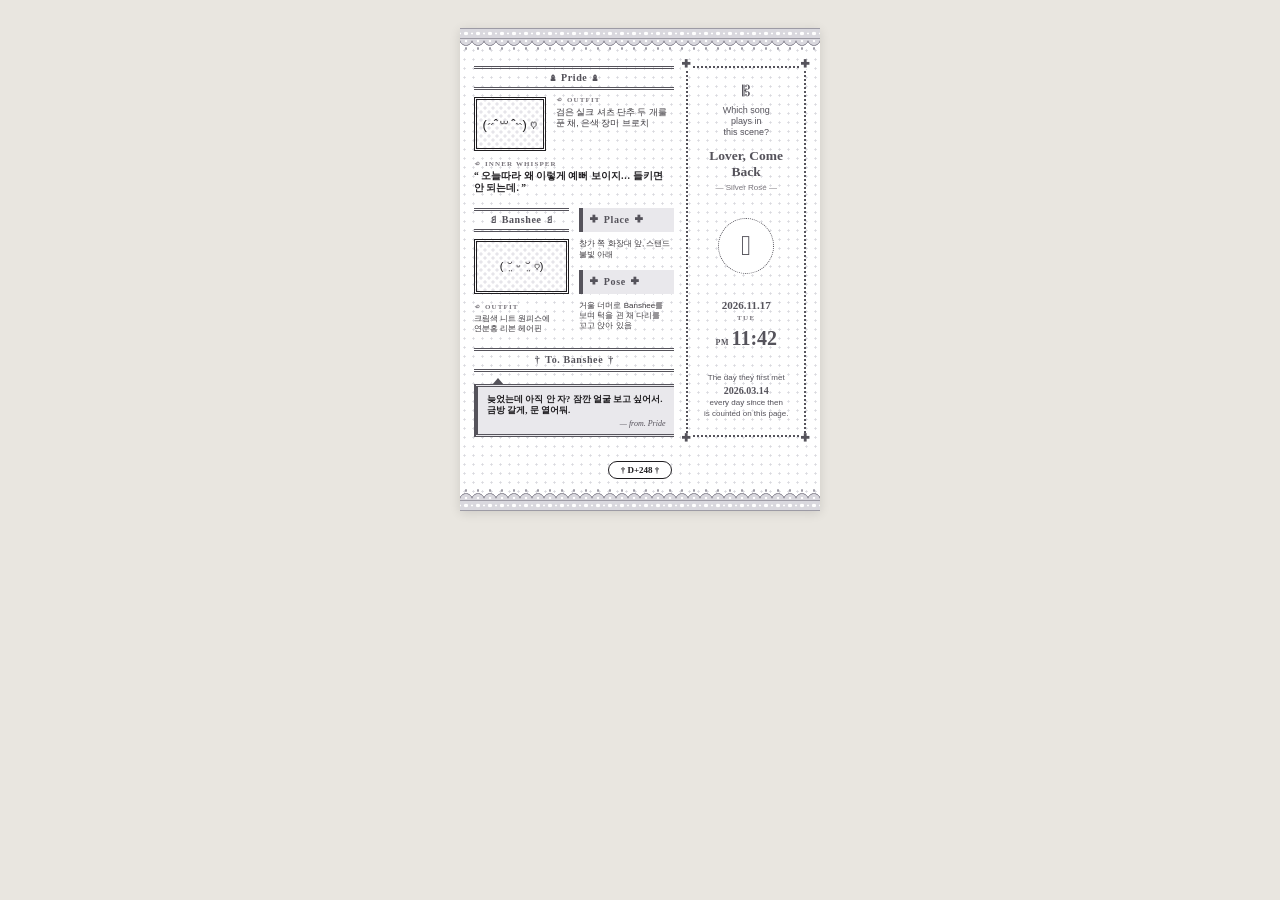
==== caveduck-widget/artbook-preview.html @ 5a1f7b1c "Artbook: much lighter frame dots, side-panel design variants Co-Authored-By: Claude Opus 5.5 <norepl" ====
<!doctype html><html lang='ko'><head><meta charset='utf-8'><meta name='viewport' content='width=device-width,initial-scale=1'><title>Artbook</title></head><body style='margin:0;padding:16px;background:#e9e6e0'><div style="max-width:360px;margin:12px auto;background:radial-gradient(circle,#d9d9de 0 .9px,transparent 1.3px) 0 0/9px 9px,#fff;color:#1f1d20;box-sizing:border-box;font-family:'Pretendard','Apple SD Gothic Neo','Noto Sans KR',sans-serif;word-break:keep-all;box-shadow:0 2px 10px rgba(0,0,0,.12);">
  <!-- 위 레이스 -->
  <div>
    <div style="height:9px;background:radial-gradient(circle,#fff 0 1.7px,transparent 2.1px) 0 0/12px 9px repeat-x,radial-gradient(circle,#fff 0 .9px,transparent 1.2px) 6px 0/12px 9px repeat-x,#d9d8de;border-top:1px solid #9d9ba5;border-bottom:1px solid #9d9ba5"></div>
    <div style="height:8px;background:radial-gradient(circle at 6px 2px,#fff 0 1.2px,transparent 1.6px) 0 0/12px 8px repeat-x,radial-gradient(circle at 6px 0,#d9d8de 0 5.6px,#9d9ba5 6px 6.7px,transparent 7.1px) 0 0/12px 8px repeat-x"></div>
    <div style="height:3px;background:radial-gradient(circle,#9d9ba5 0 1px,transparent 1.4px) 0 0/12px 3px repeat-x"></div>
  </div>
  <div style="display:flex;gap:12px;padding:16px 14px 12px">
    <div style="flex:1 1 0;min-width:0;display:flex;flex-direction:column;gap:14px">
      <!-- Pride 카드 : 카오모지 k · 옷차림 o · 속마음 i -->
      <div>
        <div style="display:flex;align-items:center;justify-content:center;gap:5px;height:18px;border-top:3px double #55535b;border-bottom:3px double #55535b;color:#55535b;font:700 10px/1 'Nanum Myeongjo','Noto Serif KR','Times New Roman',serif;letter-spacing:.06em;margin-bottom:7px"><span style="font-size:1em;line-height:1">♝</span><span>Pride</span><span style="font-size:1em;line-height:1">♝</span></div>
        <div style="display:grid;grid-template-columns:72px 1fr;gap:10px;align-items:start">
          <div style="height:54px;box-sizing:border-box;border:3px double #1f1d20;background:radial-gradient(circle,#e6e5ea 0 1.4px,transparent 1.8px) 0 0/8px 8px,radial-gradient(circle,#e6e5ea 0 1.4px,transparent 1.8px) 4px 4px/8px 8px,#fff;display:flex;align-items:center;justify-content:center;font-size:13px;line-height:1;white-space:nowrap;overflow:hidden">(˶ˆ꒳ˆ˵) ♡</div>
          <div>
            <div style="font:700 7px/1.0 'Nanum Myeongjo','Noto Serif KR','Times New Roman',serif;letter-spacing:.16em;color:#77737a;margin-bottom:3px">꩜ OUTFIT</div>
            <div style="font:8.5px/1.27 'Pretendard','Apple SD Gothic Neo','Noto Sans KR',sans-serif;color:#3a373c">검은 실크 셔츠 단추 두 개를 푼 채, 은색 장미 브로치</div>
          </div>
        </div>
        <div style="margin-top:10px">
          <div style="font:700 7px/1.0 'Nanum Myeongjo','Noto Serif KR','Times New Roman',serif;letter-spacing:.16em;color:#77737a;margin-bottom:3px">꩜ INNER WHISPER</div>
          <div style="font:800 9.5px/1.23 'Nanum Myeongjo','Noto Serif KR','Times New Roman',serif;color:#1f1d20">“ 오늘따라 왜 이렇게 예뻐 보이지… 들키면 안 되는데. ”</div>
        </div>
      </div>
      <!-- Banshee 카오모지 l · 옷차림 p / 장소 g · 자세 h -->
      <div style="display:grid;grid-template-columns:1fr 1fr;column-gap:10px;row-gap:7px">
        <div style="display:flex;align-items:flex-start">
          <div style="flex:1">
            <div style="display:flex;align-items:center;justify-content:center;gap:5px;height:18px;border-top:3px double #55535b;border-bottom:3px double #55535b;color:#55535b;font:700 10px/1 'Nanum Myeongjo','Noto Serif KR','Times New Roman',serif;letter-spacing:.06em;margin-bottom:0"><span style="font-size:1em;line-height:1">♘</span><span>Banshee</span><span style="font-size:1em;line-height:1">♘</span></div>
          </div>
        </div>
        <div style="display:flex;align-items:flex-start">
          <div style="flex:1">
            <div style="display:flex;align-items:center;gap:5px;height:24px;border-left:4px solid #55535b;background:#e9e8ec;padding-left:7px;color:#55535b;font:700 10px/1 'Nanum Myeongjo','Noto Serif KR','Times New Roman',serif;letter-spacing:.06em;margin-bottom:0"><span style="font-size:8px;line-height:1">✚</span><span>Place</span><span style="font-size:8px;line-height:1">✚</span></div>
          </div>
        </div>
        <div style="min-height:38px;height:100%;box-sizing:border-box;border:3px double #1f1d20;background:radial-gradient(circle,#e6e5ea 0 1.4px,transparent 1.8px) 0 0/8px 8px,radial-gradient(circle,#e6e5ea 0 1.4px,transparent 1.8px) 4px 4px/8px 8px,#fff;display:flex;align-items:center;justify-content:center;font-size:11px;line-height:1;white-space:nowrap;overflow:hidden">( ˘͈ ᵕ ˘͈ ♡)</div>
        <div>
          <div style="font:8px/1.27 'Pretendard','Apple SD Gothic Neo','Noto Sans KR',sans-serif;color:#3a373c">창가 쪽 화장대 앞, 스탠드 불빛 아래</div>
          <div style="margin-top:10px">
            <div style="display:flex;align-items:center;gap:5px;height:24px;border-left:4px solid #55535b;background:#e9e8ec;padding-left:7px;color:#55535b;font:700 10px/1 'Nanum Myeongjo','Noto Serif KR','Times New Roman',serif;letter-spacing:.06em;margin-bottom:0"><span style="font-size:8px;line-height:1">✚</span><span>Pose</span><span style="font-size:8px;line-height:1">✚</span></div>
          </div>
        </div>
        <div style="margin-top:3px">
          <div style="font:700 7px/1.0 'Nanum Myeongjo','Noto Serif KR','Times New Roman',serif;letter-spacing:.16em;color:#77737a;margin-bottom:3px">꩜ OUTFIT</div>
          <div style="font:8px/1.27 'Pretendard','Apple SD Gothic Neo','Noto Sans KR',sans-serif;color:#3a373c">크림색 니트 원피스에 연분홍 리본 헤어핀</div>
        </div>
        <div>
          <div style="font:8px/1.27 'Pretendard','Apple SD Gothic Neo','Noto Sans KR',sans-serif;color:#3a373c">거울 너머로 Banshee를 보며 턱을 괸 채 다리를 꼬고 앉아 있음</div>
        </div>
      </div>
      <!-- 메시지 j : 말풍선 -->
      <div>
        <div style="display:flex;align-items:center;justify-content:center;gap:5px;height:18px;border-top:3px double #55535b;border-bottom:3px double #55535b;color:#55535b;font:700 10px/1 'Nanum Myeongjo','Noto Serif KR','Times New Roman',serif;letter-spacing:.06em;margin-bottom:0"><span style="font-size:1em;line-height:1">†</span><span>To. Banshee</span><span style="font-size:1em;line-height:1">†</span></div>
        <div style="position:relative;margin-top:12px;border-left:4px solid #55535b;border-top:3px double #55535b;border-bottom:3px double #55535b;background:#e9e8ec;padding:7px 9px 6px">
          <div style="position:absolute;left:14px;top:-9px;width:0;height:0;border-left:6px solid transparent;border-right:6px solid transparent;border-bottom:7px solid #55535b"></div>
          <div style="font:800 9px/1.23 'Nanum Myeongjo','Noto Serif KR','Times New Roman',serif;color:#1f1d20">늦었는데 아직 안 자? 잠깐 얼굴 보고 싶어서. 금방 갈게, 문 열어둬.</div>
          <div style="text-align:right;font:italic 8px 'Nanum Myeongjo','Noto Serif KR','Times New Roman',serif;color:#55515a;margin-top:3px">— from. Pride</div>
        </div>
      </div>
    </div>
    <!-- 오른쪽 점선 칸 : 노래 a · 가수 b · 날짜 c · 요일 d · AM/PM e · 시각 f · 처음 만난 날 m -->
    <div style="flex:0 0 36%;position:relative;border:2px dotted #55535b;padding:16px 8px;box-sizing:border-box;display:flex;flex-direction:column;justify-content:space-between;align-items:center;text-align:center;gap:14px"><span style="position:absolute;top:-8px;left:-7px;font-size:11px;line-height:1;color:#55535b;background:#fff;padding:0 1px;font-size:9px">✚</span><span style="position:absolute;top:-8px;right:-7px;font-size:11px;line-height:1;color:#55535b;background:#fff;padding:0 1px;font-size:9px">✚</span><span style="position:absolute;bottom:-8px;left:-7px;font-size:11px;line-height:1;color:#55535b;background:#fff;padding:0 1px;font-size:9px">✚</span><span style="position:absolute;bottom:-8px;right:-7px;font-size:11px;line-height:1;color:#55535b;background:#fff;padding:0 1px;font-size:9px">✚</span>
      <div>
        <div style="font-size:14.5px;line-height:1;color:#55535b;margin-bottom:6px">𝄡</div>
        <div style="font:9px/1.25 'Pretendard','Apple SD Gothic Neo','Noto Sans KR',sans-serif;color:#55535b">Which song<br>plays in<br>this scene?</div>
        <div style="font:800 13.5px/1.14 'Nanum Myeongjo','Noto Serif KR','Times New Roman',serif;color:#55535b;margin-top:10px">Lover, Come Back</div>
        <div style="font:8px/1.22 'Pretendard','Apple SD Gothic Neo','Noto Sans KR',sans-serif;color:#77737a;margin-top:4px">— Silver Rosé —</div>
      </div>
      <!-- 십자가 엠블럼 -->
      <div style="width:56px;height:56px;margin:0 auto;border-radius:50%;border:1.5px dotted #55535b;box-sizing:border-box;background:#fff;display:flex;align-items:center;justify-content:center;font-size:28px;line-height:1;color:#55535b">𖢒</div>
      <div>
        <div style="font:800 11px/1.14 'Nanum Myeongjo','Noto Serif KR','Times New Roman',serif;color:#55535b">2026.11.17</div>
        <div style="font:700 7px/1.0 'Nanum Myeongjo','Noto Serif KR','Times New Roman',serif;letter-spacing:.2em;color:#77737a;margin-top:4px">TUE</div>
        <div style="font:800 20px/1.0 'Nanum Myeongjo','Noto Serif KR','Times New Roman',serif;color:#55535b;margin-top:6px"><span style="font-size:8px;letter-spacing:.1em;margin-right:2px">PM</span>11:42</div>
      </div>
      <div style="font:8px/1.32 'Pretendard','Apple SD Gothic Neo','Noto Sans KR',sans-serif;color:#55535b">The day they first met<br><b style="font:800 10px/1.43 'Nanum Myeongjo','Noto Serif KR','Times New Roman',serif;color:#55535b">2026.03.14</b><br>every day since then<br>is counted on this page.</div>
    </div>
  </div>
  <!-- 쪽번호 : 디데이 n -->
  <div style="text-align:center;margin-top:10px"><span style="display:inline-block;background:#fff;border:1.5px solid #1f1d20;border-radius:12px;padding:4px 12px 3px;font:800 9px/1.0 'Nanum Myeongjo','Noto Serif KR','Times New Roman',serif;color:#1f1d20">† D+248 †</span></div>
  <div style="margin-top:10px"></div>
  <!-- 아래 레이스 -->
  <div>
    <div style="height:3px;background:radial-gradient(circle,#9d9ba5 0 1px,transparent 1.4px) 0 0/12px 3px repeat-x"></div>
    <div style="height:8px;background:radial-gradient(circle at 6px 6px,#fff 0 1.2px,transparent 1.6px) 0 0/12px 8px repeat-x,radial-gradient(circle at 6px 100%,#d9d8de 0 5.6px,#9d9ba5 6px 6.7px,transparent 7.1px) 0 0/12px 8px repeat-x"></div>
    <div style="height:9px;background:radial-gradient(circle,#fff 0 1.7px,transparent 2.1px) 0 0/12px 9px repeat-x,radial-gradient(circle,#fff 0 .9px,transparent 1.2px) 6px 0/12px 9px repeat-x,#d9d8de;border-top:1px solid #9d9ba5;border-bottom:1px solid #9d9ba5"></div>
  </div>
</div>
</body></html>
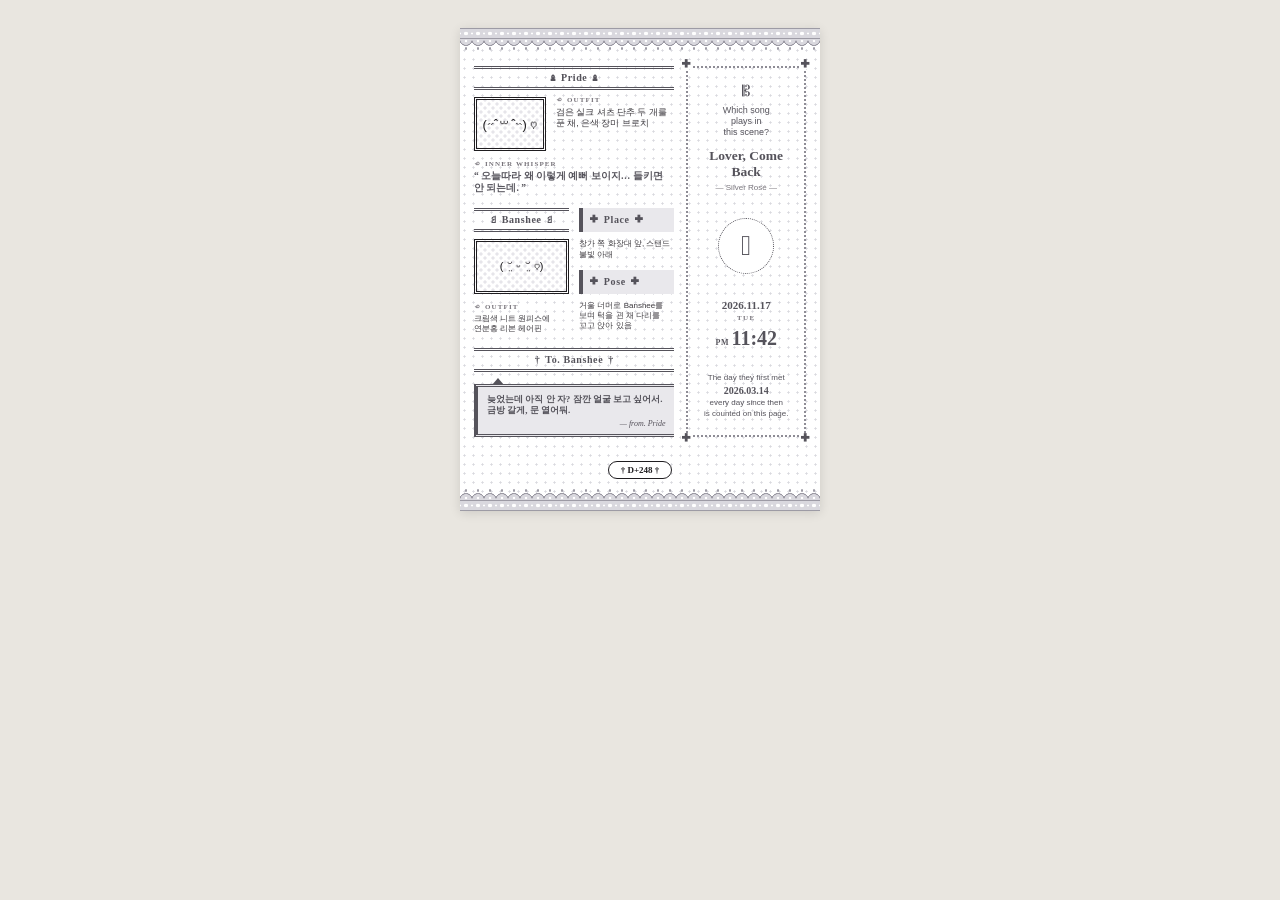
==== commit ddb98114: "Artbook: lighter side dotted border, gray inner/message text Co-Authored-By: Claude Opus 5.5 <norepl" ====
--- a/caveduck-widget/artbook-preview.html
+++ b/caveduck-widget/artbook-preview.html
@@ -19,7 +19,7 @@
         </div>
         <div style="margin-top:10px">
           <div style="font:700 7px/1.0 'Nanum Myeongjo','Noto Serif KR','Times New Roman',serif;letter-spacing:.16em;color:#77737a;margin-bottom:3px">꩜ INNER WHISPER</div>
-          <div style="font:800 9.5px/1.23 'Nanum Myeongjo','Noto Serif KR','Times New Roman',serif;color:#1f1d20">“ 오늘따라 왜 이렇게 예뻐 보이지… 들키면 안 되는데. ”</div>
+          <div style="font:800 9.5px/1.23 'Nanum Myeongjo','Noto Serif KR','Times New Roman',serif;color:#55535b">“ 오늘따라 왜 이렇게 예뻐 보이지… 들키면 안 되는데. ”</div>
         </div>
       </div>
       <!-- Banshee 카오모지 l · 옷차림 p / 장소 g · 자세 h -->
@@ -54,13 +54,13 @@
         <div style="display:flex;align-items:center;justify-content:center;gap:5px;height:18px;border-top:3px double #55535b;border-bottom:3px double #55535b;color:#55535b;font:700 10px/1 'Nanum Myeongjo','Noto Serif KR','Times New Roman',serif;letter-spacing:.06em;margin-bottom:0"><span style="font-size:1em;line-height:1">†</span><span>To. Banshee</span><span style="font-size:1em;line-height:1">†</span></div>
         <div style="position:relative;margin-top:12px;border-left:4px solid #55535b;border-top:3px double #55535b;border-bottom:3px double #55535b;background:#e9e8ec;padding:7px 9px 6px">
           <div style="position:absolute;left:14px;top:-9px;width:0;height:0;border-left:6px solid transparent;border-right:6px solid transparent;border-bottom:7px solid #55535b"></div>
-          <div style="font:800 9px/1.23 'Nanum Myeongjo','Noto Serif KR','Times New Roman',serif;color:#1f1d20">늦었는데 아직 안 자? 잠깐 얼굴 보고 싶어서. 금방 갈게, 문 열어둬.</div>
+          <div style="font:800 9px/1.23 'Nanum Myeongjo','Noto Serif KR','Times New Roman',serif;color:#55535b">늦었는데 아직 안 자? 잠깐 얼굴 보고 싶어서. 금방 갈게, 문 열어둬.</div>
           <div style="text-align:right;font:italic 8px 'Nanum Myeongjo','Noto Serif KR','Times New Roman',serif;color:#55515a;margin-top:3px">— from. Pride</div>
         </div>
       </div>
     </div>
     <!-- 오른쪽 점선 칸 : 노래 a · 가수 b · 날짜 c · 요일 d · AM/PM e · 시각 f · 처음 만난 날 m -->
-    <div style="flex:0 0 36%;position:relative;border:2px dotted #55535b;padding:16px 8px;box-sizing:border-box;display:flex;flex-direction:column;justify-content:space-between;align-items:center;text-align:center;gap:14px"><span style="position:absolute;top:-8px;left:-7px;font-size:11px;line-height:1;color:#55535b;background:#fff;padding:0 1px;font-size:9px">✚</span><span style="position:absolute;top:-8px;right:-7px;font-size:11px;line-height:1;color:#55535b;background:#fff;padding:0 1px;font-size:9px">✚</span><span style="position:absolute;bottom:-8px;left:-7px;font-size:11px;line-height:1;color:#55535b;background:#fff;padding:0 1px;font-size:9px">✚</span><span style="position:absolute;bottom:-8px;right:-7px;font-size:11px;line-height:1;color:#55535b;background:#fff;padding:0 1px;font-size:9px">✚</span>
+    <div style="flex:0 0 36%;position:relative;border:2px dotted #8e8c95;padding:16px 8px;box-sizing:border-box;display:flex;flex-direction:column;justify-content:space-between;align-items:center;text-align:center;gap:14px"><span style="position:absolute;top:-8px;left:-7px;font-size:11px;line-height:1;color:#55535b;background:#fff;padding:0 1px;font-size:9px">✚</span><span style="position:absolute;top:-8px;right:-7px;font-size:11px;line-height:1;color:#55535b;background:#fff;padding:0 1px;font-size:9px">✚</span><span style="position:absolute;bottom:-8px;left:-7px;font-size:11px;line-height:1;color:#55535b;background:#fff;padding:0 1px;font-size:9px">✚</span><span style="position:absolute;bottom:-8px;right:-7px;font-size:11px;line-height:1;color:#55535b;background:#fff;padding:0 1px;font-size:9px">✚</span>
       <div>
         <div style="font-size:14.5px;line-height:1;color:#55535b;margin-bottom:6px">𝄡</div>
         <div style="font:9px/1.25 'Pretendard','Apple SD Gothic Neo','Noto Sans KR',sans-serif;color:#55535b">Which song<br>plays in<br>this scene?</div>
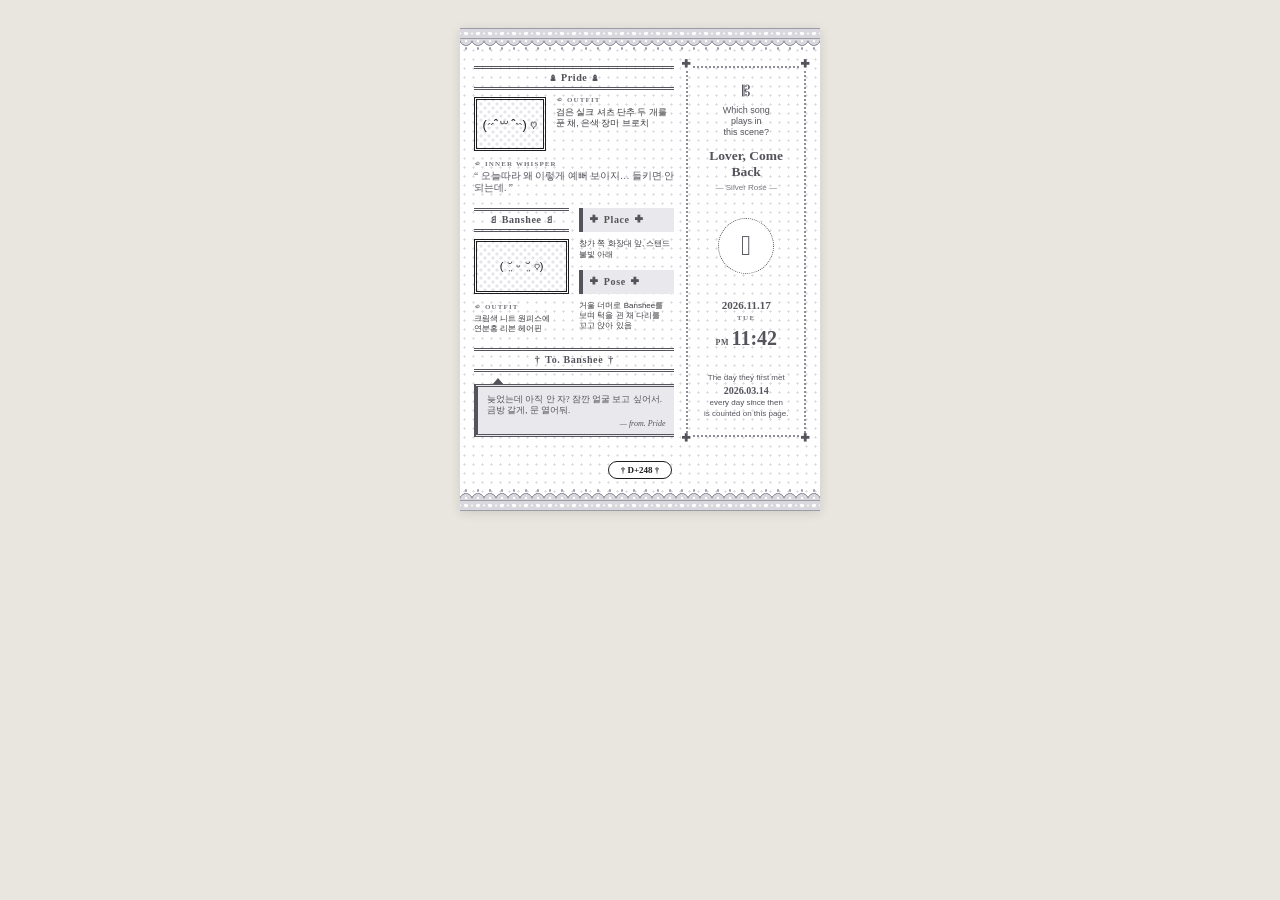
==== commit 2baf7eb2: "Artbook: regular weight for inner/message body text Co-Authored-By: Claude Opus 5.5 <noreply@anthrop" ====
--- a/caveduck-widget/artbook-preview.html
+++ b/caveduck-widget/artbook-preview.html
@@ -19,7 +19,7 @@
         </div>
         <div style="margin-top:10px">
           <div style="font:700 7px/1.0 'Nanum Myeongjo','Noto Serif KR','Times New Roman',serif;letter-spacing:.16em;color:#77737a;margin-bottom:3px">꩜ INNER WHISPER</div>
-          <div style="font:800 9.5px/1.23 'Nanum Myeongjo','Noto Serif KR','Times New Roman',serif;color:#55535b">“ 오늘따라 왜 이렇게 예뻐 보이지… 들키면 안 되는데. ”</div>
+          <div style="font:400 9.5px/1.23 'Nanum Myeongjo','Noto Serif KR','Times New Roman',serif;color:#55535b">“ 오늘따라 왜 이렇게 예뻐 보이지… 들키면 안 되는데. ”</div>
         </div>
       </div>
       <!-- Banshee 카오모지 l · 옷차림 p / 장소 g · 자세 h -->
@@ -54,7 +54,7 @@
         <div style="display:flex;align-items:center;justify-content:center;gap:5px;height:18px;border-top:3px double #55535b;border-bottom:3px double #55535b;color:#55535b;font:700 10px/1 'Nanum Myeongjo','Noto Serif KR','Times New Roman',serif;letter-spacing:.06em;margin-bottom:0"><span style="font-size:1em;line-height:1">†</span><span>To. Banshee</span><span style="font-size:1em;line-height:1">†</span></div>
         <div style="position:relative;margin-top:12px;border-left:4px solid #55535b;border-top:3px double #55535b;border-bottom:3px double #55535b;background:#e9e8ec;padding:7px 9px 6px">
           <div style="position:absolute;left:14px;top:-9px;width:0;height:0;border-left:6px solid transparent;border-right:6px solid transparent;border-bottom:7px solid #55535b"></div>
-          <div style="font:800 9px/1.23 'Nanum Myeongjo','Noto Serif KR','Times New Roman',serif;color:#55535b">늦었는데 아직 안 자? 잠깐 얼굴 보고 싶어서. 금방 갈게, 문 열어둬.</div>
+          <div style="font:400 9px/1.23 'Nanum Myeongjo','Noto Serif KR','Times New Roman',serif;color:#55535b">늦었는데 아직 안 자? 잠깐 얼굴 보고 싶어서. 금방 갈게, 문 열어둬.</div>
           <div style="text-align:right;font:italic 8px 'Nanum Myeongjo','Noto Serif KR','Times New Roman',serif;color:#55515a;margin-top:3px">— from. Pride</div>
         </div>
       </div>
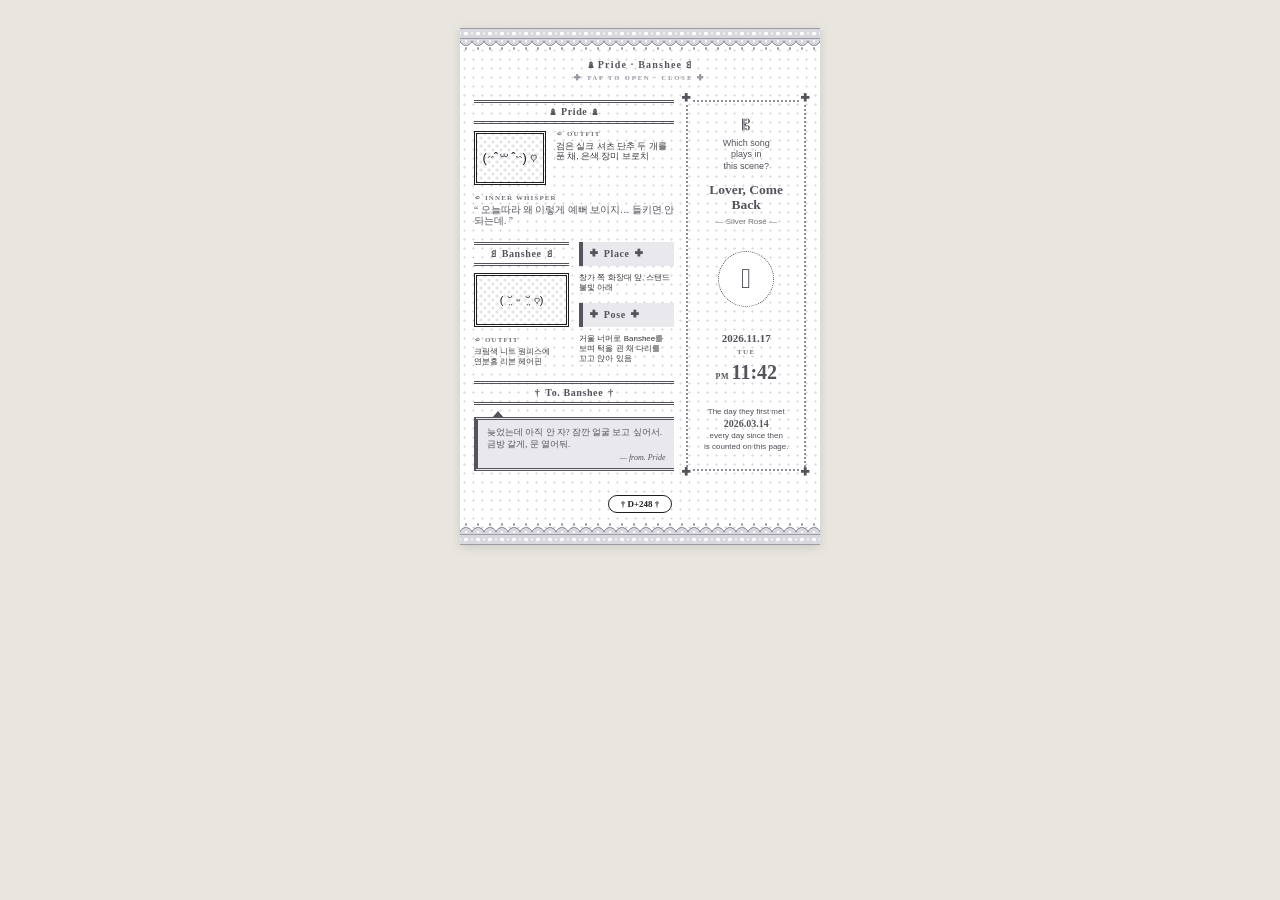
==== commit be554376: "Artbook: tap-to-collapse header Co-Authored-By: Claude Opus 5.5 <noreply@anthropic.com> Claude-Sessi" ====
--- a/caveduck-widget/artbook-preview.html
+++ b/caveduck-widget/artbook-preview.html
@@ -1,84 +1,92 @@
 <!doctype html><html lang='ko'><head><meta charset='utf-8'><meta name='viewport' content='width=device-width,initial-scale=1'><title>Artbook</title></head><body style='margin:0;padding:16px;background:#e9e6e0'><div style="max-width:360px;margin:12px auto;background:radial-gradient(circle,#d9d9de 0 .9px,transparent 1.3px) 0 0/9px 9px,#fff;color:#1f1d20;box-sizing:border-box;font-family:'Pretendard','Apple SD Gothic Neo','Noto Sans KR',sans-serif;word-break:keep-all;box-shadow:0 2px 10px rgba(0,0,0,.12);">
-  <!-- 위 레이스 -->
-  <div>
-    <div style="height:9px;background:radial-gradient(circle,#fff 0 1.7px,transparent 2.1px) 0 0/12px 9px repeat-x,radial-gradient(circle,#fff 0 .9px,transparent 1.2px) 6px 0/12px 9px repeat-x,#d9d8de;border-top:1px solid #9d9ba5;border-bottom:1px solid #9d9ba5"></div>
-    <div style="height:8px;background:radial-gradient(circle at 6px 2px,#fff 0 1.2px,transparent 1.6px) 0 0/12px 8px repeat-x,radial-gradient(circle at 6px 0,#d9d8de 0 5.6px,#9d9ba5 6px 6.7px,transparent 7.1px) 0 0/12px 8px repeat-x"></div>
-    <div style="height:3px;background:radial-gradient(circle,#9d9ba5 0 1px,transparent 1.4px) 0 0/12px 3px repeat-x"></div>
-  </div>
-  <div style="display:flex;gap:12px;padding:16px 14px 12px">
-    <div style="flex:1 1 0;min-width:0;display:flex;flex-direction:column;gap:14px">
-      <!-- Pride 카드 : 카오모지 k · 옷차림 o · 속마음 i -->
+  <details open style="margin:0">
+    <summary style="display:block;list-style:none;cursor:pointer;outline:none">
+      <!-- 위 레이스 + 제목 (탭하면 여닫힘) -->
       <div>
-        <div style="display:flex;align-items:center;justify-content:center;gap:5px;height:18px;border-top:3px double #55535b;border-bottom:3px double #55535b;color:#55535b;font:700 10px/1 'Nanum Myeongjo','Noto Serif KR','Times New Roman',serif;letter-spacing:.06em;margin-bottom:7px"><span style="font-size:1em;line-height:1">♝</span><span>Pride</span><span style="font-size:1em;line-height:1">♝</span></div>
-        <div style="display:grid;grid-template-columns:72px 1fr;gap:10px;align-items:start">
-          <div style="height:54px;box-sizing:border-box;border:3px double #1f1d20;background:radial-gradient(circle,#e6e5ea 0 1.4px,transparent 1.8px) 0 0/8px 8px,radial-gradient(circle,#e6e5ea 0 1.4px,transparent 1.8px) 4px 4px/8px 8px,#fff;display:flex;align-items:center;justify-content:center;font-size:13px;line-height:1;white-space:nowrap;overflow:hidden">(˶ˆ꒳ˆ˵) ♡</div>
-          <div>
-            <div style="font:700 7px/1.0 'Nanum Myeongjo','Noto Serif KR','Times New Roman',serif;letter-spacing:.16em;color:#77737a;margin-bottom:3px">꩜ OUTFIT</div>
-            <div style="font:8.5px/1.27 'Pretendard','Apple SD Gothic Neo','Noto Sans KR',sans-serif;color:#3a373c">검은 실크 셔츠 단추 두 개를 푼 채, 은색 장미 브로치</div>
+        <div style="height:9px;background:radial-gradient(circle,#fff 0 1.7px,transparent 2.1px) 0 0/12px 9px repeat-x,radial-gradient(circle,#fff 0 .9px,transparent 1.2px) 6px 0/12px 9px repeat-x,#d9d8de;border-top:1px solid #9d9ba5;border-bottom:1px solid #9d9ba5"></div>
+        <div style="height:8px;background:radial-gradient(circle at 6px 2px,#fff 0 1.2px,transparent 1.6px) 0 0/12px 8px repeat-x,radial-gradient(circle at 6px 0,#d9d8de 0 5.6px,#9d9ba5 6px 6.7px,transparent 7.1px) 0 0/12px 8px repeat-x"></div>
+        <div style="height:3px;background:radial-gradient(circle,#9d9ba5 0 1px,transparent 1.4px) 0 0/12px 3px repeat-x"></div>
+      </div>
+      <div style="text-align:center;padding:10px 0 2px">
+        <div style="font:700 10px/1 'Nanum Myeongjo','Noto Serif KR','Times New Roman',serif;letter-spacing:.12em;color:#55535b"><span style="font-size:1em;line-height:1">♝</span> Pride · Banshee <span style="font-size:1em;line-height:1">♘</span></div>
+        <div style="font:700 6.5px/1 'Nanum Myeongjo','Noto Serif KR','Times New Roman',serif;letter-spacing:.3em;color:#9a98a2;margin-top:5px">✚ TAP TO OPEN · CLOSE ✚</div>
+      </div>
+    </summary>
+    <div style="display:flex;gap:12px;padding:16px 14px 12px">
+      <div style="flex:1 1 0;min-width:0;display:flex;flex-direction:column;gap:14px">
+        <!-- Pride 카드 : 카오모지 k · 옷차림 o · 속마음 i -->
+        <div>
+          <div style="display:flex;align-items:center;justify-content:center;gap:5px;height:18px;border-top:3px double #55535b;border-bottom:3px double #55535b;color:#55535b;font:700 10px/1 'Nanum Myeongjo','Noto Serif KR','Times New Roman',serif;letter-spacing:.06em;margin-bottom:7px"><span style="font-size:1em;line-height:1">♝</span><span>Pride</span><span style="font-size:1em;line-height:1">♝</span></div>
+          <div style="display:grid;grid-template-columns:72px 1fr;gap:10px;align-items:start">
+            <div style="height:54px;box-sizing:border-box;border:3px double #1f1d20;background:radial-gradient(circle,#e6e5ea 0 1.4px,transparent 1.8px) 0 0/8px 8px,radial-gradient(circle,#e6e5ea 0 1.4px,transparent 1.8px) 4px 4px/8px 8px,#fff;display:flex;align-items:center;justify-content:center;font-size:13px;line-height:1;white-space:nowrap;overflow:hidden">(˶ˆ꒳ˆ˵) ♡</div>
+            <div>
+              <div style="font:700 7px/1.0 'Nanum Myeongjo','Noto Serif KR','Times New Roman',serif;letter-spacing:.16em;color:#77737a;margin-bottom:3px">꩜ OUTFIT</div>
+              <div style="font:8.5px/1.27 'Pretendard','Apple SD Gothic Neo','Noto Sans KR',sans-serif;color:#3a373c">검은 실크 셔츠 단추 두 개를 푼 채, 은색 장미 브로치</div>
+            </div>
+          </div>
+          <div style="margin-top:10px">
+            <div style="font:700 7px/1.0 'Nanum Myeongjo','Noto Serif KR','Times New Roman',serif;letter-spacing:.16em;color:#77737a;margin-bottom:3px">꩜ INNER WHISPER</div>
+            <div style="font:400 9.5px/1.23 'Nanum Myeongjo','Noto Serif KR','Times New Roman',serif;color:#55535b">“ 오늘따라 왜 이렇게 예뻐 보이지… 들키면 안 되는데. ”</div>
           </div>
         </div>
-        <div style="margin-top:10px">
-          <div style="font:700 7px/1.0 'Nanum Myeongjo','Noto Serif KR','Times New Roman',serif;letter-spacing:.16em;color:#77737a;margin-bottom:3px">꩜ INNER WHISPER</div>
-          <div style="font:400 9.5px/1.23 'Nanum Myeongjo','Noto Serif KR','Times New Roman',serif;color:#55535b">“ 오늘따라 왜 이렇게 예뻐 보이지… 들키면 안 되는데. ”</div>
+        <!-- Banshee 카오모지 l · 옷차림 p / 장소 g · 자세 h -->
+        <div style="display:grid;grid-template-columns:1fr 1fr;column-gap:10px;row-gap:7px">
+          <div style="display:flex;align-items:flex-start">
+            <div style="flex:1">
+              <div style="display:flex;align-items:center;justify-content:center;gap:5px;height:18px;border-top:3px double #55535b;border-bottom:3px double #55535b;color:#55535b;font:700 10px/1 'Nanum Myeongjo','Noto Serif KR','Times New Roman',serif;letter-spacing:.06em;margin-bottom:0"><span style="font-size:1em;line-height:1">♘</span><span>Banshee</span><span style="font-size:1em;line-height:1">♘</span></div>
+            </div>
+          </div>
+          <div style="display:flex;align-items:flex-start">
+            <div style="flex:1">
+              <div style="display:flex;align-items:center;gap:5px;height:24px;border-left:4px solid #55535b;background:#e9e8ec;padding-left:7px;color:#55535b;font:700 10px/1 'Nanum Myeongjo','Noto Serif KR','Times New Roman',serif;letter-spacing:.06em;margin-bottom:0"><span style="font-size:8px;line-height:1">✚</span><span>Place</span><span style="font-size:8px;line-height:1">✚</span></div>
+            </div>
+          </div>
+          <div style="min-height:38px;height:100%;box-sizing:border-box;border:3px double #1f1d20;background:radial-gradient(circle,#e6e5ea 0 1.4px,transparent 1.8px) 0 0/8px 8px,radial-gradient(circle,#e6e5ea 0 1.4px,transparent 1.8px) 4px 4px/8px 8px,#fff;display:flex;align-items:center;justify-content:center;font-size:11px;line-height:1;white-space:nowrap;overflow:hidden">( ˘͈ ᵕ ˘͈ ♡)</div>
+          <div>
+            <div style="font:8px/1.27 'Pretendard','Apple SD Gothic Neo','Noto Sans KR',sans-serif;color:#3a373c">창가 쪽 화장대 앞, 스탠드 불빛 아래</div>
+            <div style="margin-top:10px">
+              <div style="display:flex;align-items:center;gap:5px;height:24px;border-left:4px solid #55535b;background:#e9e8ec;padding-left:7px;color:#55535b;font:700 10px/1 'Nanum Myeongjo','Noto Serif KR','Times New Roman',serif;letter-spacing:.06em;margin-bottom:0"><span style="font-size:8px;line-height:1">✚</span><span>Pose</span><span style="font-size:8px;line-height:1">✚</span></div>
+            </div>
+          </div>
+          <div style="margin-top:3px">
+            <div style="font:700 7px/1.0 'Nanum Myeongjo','Noto Serif KR','Times New Roman',serif;letter-spacing:.16em;color:#77737a;margin-bottom:3px">꩜ OUTFIT</div>
+            <div style="font:8px/1.27 'Pretendard','Apple SD Gothic Neo','Noto Sans KR',sans-serif;color:#3a373c">크림색 니트 원피스에 연분홍 리본 헤어핀</div>
+          </div>
+          <div>
+            <div style="font:8px/1.27 'Pretendard','Apple SD Gothic Neo','Noto Sans KR',sans-serif;color:#3a373c">거울 너머로 Banshee를 보며 턱을 괸 채 다리를 꼬고 앉아 있음</div>
+          </div>
+        </div>
+        <!-- 메시지 j : 말풍선 -->
+        <div>
+          <div style="display:flex;align-items:center;justify-content:center;gap:5px;height:18px;border-top:3px double #55535b;border-bottom:3px double #55535b;color:#55535b;font:700 10px/1 'Nanum Myeongjo','Noto Serif KR','Times New Roman',serif;letter-spacing:.06em;margin-bottom:0"><span style="font-size:1em;line-height:1">†</span><span>To. Banshee</span><span style="font-size:1em;line-height:1">†</span></div>
+          <div style="position:relative;margin-top:12px;border-left:4px solid #55535b;border-top:3px double #55535b;border-bottom:3px double #55535b;background:#e9e8ec;padding:7px 9px 6px">
+            <div style="position:absolute;left:14px;top:-9px;width:0;height:0;border-left:6px solid transparent;border-right:6px solid transparent;border-bottom:7px solid #55535b"></div>
+            <div style="font:400 9px/1.23 'Nanum Myeongjo','Noto Serif KR','Times New Roman',serif;color:#55535b">늦었는데 아직 안 자? 잠깐 얼굴 보고 싶어서. 금방 갈게, 문 열어둬.</div>
+            <div style="text-align:right;font:italic 8px 'Nanum Myeongjo','Noto Serif KR','Times New Roman',serif;color:#55515a;margin-top:3px">— from. Pride</div>
+          </div>
         </div>
       </div>
-      <!-- Banshee 카오모지 l · 옷차림 p / 장소 g · 자세 h -->
-      <div style="display:grid;grid-template-columns:1fr 1fr;column-gap:10px;row-gap:7px">
-        <div style="display:flex;align-items:flex-start">
-          <div style="flex:1">
-            <div style="display:flex;align-items:center;justify-content:center;gap:5px;height:18px;border-top:3px double #55535b;border-bottom:3px double #55535b;color:#55535b;font:700 10px/1 'Nanum Myeongjo','Noto Serif KR','Times New Roman',serif;letter-spacing:.06em;margin-bottom:0"><span style="font-size:1em;line-height:1">♘</span><span>Banshee</span><span style="font-size:1em;line-height:1">♘</span></div>
-          </div>
+      <!-- 오른쪽 점선 칸 : 노래 a · 가수 b · 날짜 c · 요일 d · AM/PM e · 시각 f · 처음 만난 날 m -->
+      <div style="flex:0 0 36%;position:relative;border:2px dotted #8e8c95;padding:16px 8px;box-sizing:border-box;display:flex;flex-direction:column;justify-content:space-between;align-items:center;text-align:center;gap:14px"><span style="position:absolute;top:-8px;left:-7px;font-size:11px;line-height:1;color:#55535b;background:#fff;padding:0 1px;font-size:9px">✚</span><span style="position:absolute;top:-8px;right:-7px;font-size:11px;line-height:1;color:#55535b;background:#fff;padding:0 1px;font-size:9px">✚</span><span style="position:absolute;bottom:-8px;left:-7px;font-size:11px;line-height:1;color:#55535b;background:#fff;padding:0 1px;font-size:9px">✚</span><span style="position:absolute;bottom:-8px;right:-7px;font-size:11px;line-height:1;color:#55535b;background:#fff;padding:0 1px;font-size:9px">✚</span>
+        <div>
+          <div style="font-size:14.5px;line-height:1;color:#55535b;margin-bottom:6px">𝄡</div>
+          <div style="font:9px/1.25 'Pretendard','Apple SD Gothic Neo','Noto Sans KR',sans-serif;color:#55535b">Which song<br>plays in<br>this scene?</div>
+          <div style="font:800 13.5px/1.14 'Nanum Myeongjo','Noto Serif KR','Times New Roman',serif;color:#55535b;margin-top:10px">Lover, Come Back</div>
+          <div style="font:8px/1.22 'Pretendard','Apple SD Gothic Neo','Noto Sans KR',sans-serif;color:#77737a;margin-top:4px">— Silver Rosé —</div>
         </div>
-        <div style="display:flex;align-items:flex-start">
-          <div style="flex:1">
-            <div style="display:flex;align-items:center;gap:5px;height:24px;border-left:4px solid #55535b;background:#e9e8ec;padding-left:7px;color:#55535b;font:700 10px/1 'Nanum Myeongjo','Noto Serif KR','Times New Roman',serif;letter-spacing:.06em;margin-bottom:0"><span style="font-size:8px;line-height:1">✚</span><span>Place</span><span style="font-size:8px;line-height:1">✚</span></div>
-          </div>
+        <!-- 십자가 엠블럼 -->
+        <div style="width:56px;height:56px;margin:0 auto;border-radius:50%;border:1.5px dotted #55535b;box-sizing:border-box;background:#fff;display:flex;align-items:center;justify-content:center;font-size:28px;line-height:1;color:#55535b">𖢒</div>
+        <div>
+          <div style="font:800 11px/1.14 'Nanum Myeongjo','Noto Serif KR','Times New Roman',serif;color:#55535b">2026.11.17</div>
+          <div style="font:700 7px/1.0 'Nanum Myeongjo','Noto Serif KR','Times New Roman',serif;letter-spacing:.2em;color:#77737a;margin-top:4px">TUE</div>
+          <div style="font:800 20px/1.0 'Nanum Myeongjo','Noto Serif KR','Times New Roman',serif;color:#55535b;margin-top:6px"><span style="font-size:8px;letter-spacing:.1em;margin-right:2px">PM</span>11:42</div>
         </div>
-        <div style="min-height:38px;height:100%;box-sizing:border-box;border:3px double #1f1d20;background:radial-gradient(circle,#e6e5ea 0 1.4px,transparent 1.8px) 0 0/8px 8px,radial-gradient(circle,#e6e5ea 0 1.4px,transparent 1.8px) 4px 4px/8px 8px,#fff;display:flex;align-items:center;justify-content:center;font-size:11px;line-height:1;white-space:nowrap;overflow:hidden">( ˘͈ ᵕ ˘͈ ♡)</div>
-        <div>
-          <div style="font:8px/1.27 'Pretendard','Apple SD Gothic Neo','Noto Sans KR',sans-serif;color:#3a373c">창가 쪽 화장대 앞, 스탠드 불빛 아래</div>
-          <div style="margin-top:10px">
-            <div style="display:flex;align-items:center;gap:5px;height:24px;border-left:4px solid #55535b;background:#e9e8ec;padding-left:7px;color:#55535b;font:700 10px/1 'Nanum Myeongjo','Noto Serif KR','Times New Roman',serif;letter-spacing:.06em;margin-bottom:0"><span style="font-size:8px;line-height:1">✚</span><span>Pose</span><span style="font-size:8px;line-height:1">✚</span></div>
-          </div>
-        </div>
-        <div style="margin-top:3px">
-          <div style="font:700 7px/1.0 'Nanum Myeongjo','Noto Serif KR','Times New Roman',serif;letter-spacing:.16em;color:#77737a;margin-bottom:3px">꩜ OUTFIT</div>
-          <div style="font:8px/1.27 'Pretendard','Apple SD Gothic Neo','Noto Sans KR',sans-serif;color:#3a373c">크림색 니트 원피스에 연분홍 리본 헤어핀</div>
-        </div>
-        <div>
-          <div style="font:8px/1.27 'Pretendard','Apple SD Gothic Neo','Noto Sans KR',sans-serif;color:#3a373c">거울 너머로 Banshee를 보며 턱을 괸 채 다리를 꼬고 앉아 있음</div>
-        </div>
-      </div>
-      <!-- 메시지 j : 말풍선 -->
-      <div>
-        <div style="display:flex;align-items:center;justify-content:center;gap:5px;height:18px;border-top:3px double #55535b;border-bottom:3px double #55535b;color:#55535b;font:700 10px/1 'Nanum Myeongjo','Noto Serif KR','Times New Roman',serif;letter-spacing:.06em;margin-bottom:0"><span style="font-size:1em;line-height:1">†</span><span>To. Banshee</span><span style="font-size:1em;line-height:1">†</span></div>
-        <div style="position:relative;margin-top:12px;border-left:4px solid #55535b;border-top:3px double #55535b;border-bottom:3px double #55535b;background:#e9e8ec;padding:7px 9px 6px">
-          <div style="position:absolute;left:14px;top:-9px;width:0;height:0;border-left:6px solid transparent;border-right:6px solid transparent;border-bottom:7px solid #55535b"></div>
-          <div style="font:400 9px/1.23 'Nanum Myeongjo','Noto Serif KR','Times New Roman',serif;color:#55535b">늦었는데 아직 안 자? 잠깐 얼굴 보고 싶어서. 금방 갈게, 문 열어둬.</div>
-          <div style="text-align:right;font:italic 8px 'Nanum Myeongjo','Noto Serif KR','Times New Roman',serif;color:#55515a;margin-top:3px">— from. Pride</div>
-        </div>
+        <div style="font:8px/1.32 'Pretendard','Apple SD Gothic Neo','Noto Sans KR',sans-serif;color:#55535b">The day they first met<br><b style="font:800 10px/1.43 'Nanum Myeongjo','Noto Serif KR','Times New Roman',serif;color:#55535b">2026.03.14</b><br>every day since then<br>is counted on this page.</div>
       </div>
     </div>
-    <!-- 오른쪽 점선 칸 : 노래 a · 가수 b · 날짜 c · 요일 d · AM/PM e · 시각 f · 처음 만난 날 m -->
-    <div style="flex:0 0 36%;position:relative;border:2px dotted #8e8c95;padding:16px 8px;box-sizing:border-box;display:flex;flex-direction:column;justify-content:space-between;align-items:center;text-align:center;gap:14px"><span style="position:absolute;top:-8px;left:-7px;font-size:11px;line-height:1;color:#55535b;background:#fff;padding:0 1px;font-size:9px">✚</span><span style="position:absolute;top:-8px;right:-7px;font-size:11px;line-height:1;color:#55535b;background:#fff;padding:0 1px;font-size:9px">✚</span><span style="position:absolute;bottom:-8px;left:-7px;font-size:11px;line-height:1;color:#55535b;background:#fff;padding:0 1px;font-size:9px">✚</span><span style="position:absolute;bottom:-8px;right:-7px;font-size:11px;line-height:1;color:#55535b;background:#fff;padding:0 1px;font-size:9px">✚</span>
-      <div>
-        <div style="font-size:14.5px;line-height:1;color:#55535b;margin-bottom:6px">𝄡</div>
-        <div style="font:9px/1.25 'Pretendard','Apple SD Gothic Neo','Noto Sans KR',sans-serif;color:#55535b">Which song<br>plays in<br>this scene?</div>
-        <div style="font:800 13.5px/1.14 'Nanum Myeongjo','Noto Serif KR','Times New Roman',serif;color:#55535b;margin-top:10px">Lover, Come Back</div>
-        <div style="font:8px/1.22 'Pretendard','Apple SD Gothic Neo','Noto Sans KR',sans-serif;color:#77737a;margin-top:4px">— Silver Rosé —</div>
-      </div>
-      <!-- 십자가 엠블럼 -->
-      <div style="width:56px;height:56px;margin:0 auto;border-radius:50%;border:1.5px dotted #55535b;box-sizing:border-box;background:#fff;display:flex;align-items:center;justify-content:center;font-size:28px;line-height:1;color:#55535b">𖢒</div>
-      <div>
-        <div style="font:800 11px/1.14 'Nanum Myeongjo','Noto Serif KR','Times New Roman',serif;color:#55535b">2026.11.17</div>
-        <div style="font:700 7px/1.0 'Nanum Myeongjo','Noto Serif KR','Times New Roman',serif;letter-spacing:.2em;color:#77737a;margin-top:4px">TUE</div>
-        <div style="font:800 20px/1.0 'Nanum Myeongjo','Noto Serif KR','Times New Roman',serif;color:#55535b;margin-top:6px"><span style="font-size:8px;letter-spacing:.1em;margin-right:2px">PM</span>11:42</div>
-      </div>
-      <div style="font:8px/1.32 'Pretendard','Apple SD Gothic Neo','Noto Sans KR',sans-serif;color:#55535b">The day they first met<br><b style="font:800 10px/1.43 'Nanum Myeongjo','Noto Serif KR','Times New Roman',serif;color:#55535b">2026.03.14</b><br>every day since then<br>is counted on this page.</div>
-    </div>
-  </div>
-  <!-- 쪽번호 : 디데이 n -->
-  <div style="text-align:center;margin-top:10px"><span style="display:inline-block;background:#fff;border:1.5px solid #1f1d20;border-radius:12px;padding:4px 12px 3px;font:800 9px/1.0 'Nanum Myeongjo','Noto Serif KR','Times New Roman',serif;color:#1f1d20">† D+248 †</span></div>
+    <!-- 쪽번호 : 디데이 n -->
+    <div style="text-align:center;margin-top:10px"><span style="display:inline-block;background:#fff;border:1.5px solid #1f1d20;border-radius:12px;padding:4px 12px 3px;font:800 9px/1.0 'Nanum Myeongjo','Noto Serif KR','Times New Roman',serif;color:#1f1d20">† D+248 †</span></div>
+  </details>
   <div style="margin-top:10px"></div>
   <!-- 아래 레이스 -->
   <div>
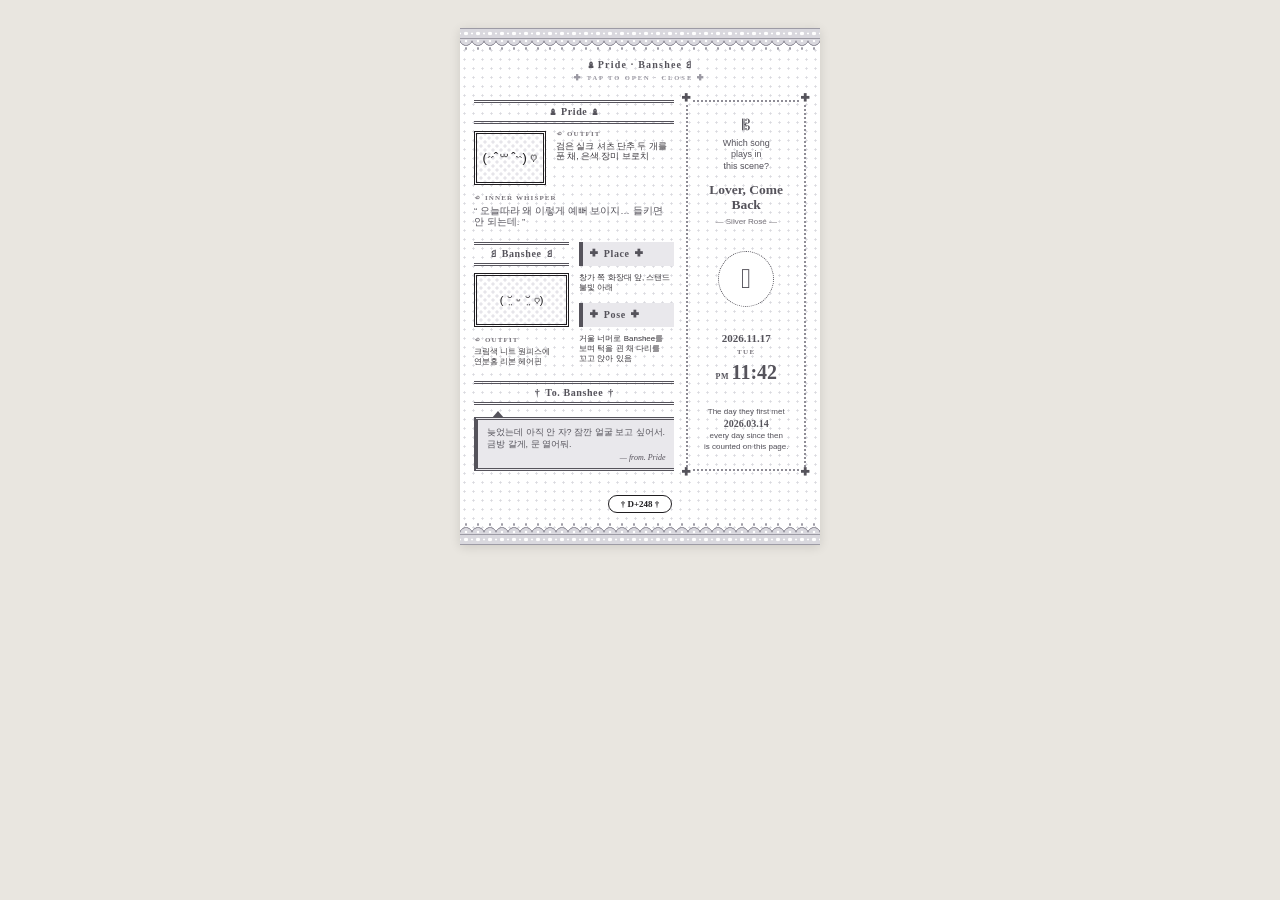
==== commit 3af55c3a: "Artbook: all body text in Pretendard Co-Authored-By: Claude Opus 5.5 <noreply@anthropic.com> Claude-" ====
--- a/caveduck-widget/artbook-preview.html
+++ b/caveduck-widget/artbook-preview.html
@@ -1,4 +1,4 @@
-<!doctype html><html lang='ko'><head><meta charset='utf-8'><meta name='viewport' content='width=device-width,initial-scale=1'><title>Artbook</title></head><body style='margin:0;padding:16px;background:#e9e6e0'><div style="max-width:360px;margin:12px auto;background:radial-gradient(circle,#d9d9de 0 .9px,transparent 1.3px) 0 0/9px 9px,#fff;color:#1f1d20;box-sizing:border-box;font-family:'Pretendard','Apple SD Gothic Neo','Noto Sans KR',sans-serif;word-break:keep-all;box-shadow:0 2px 10px rgba(0,0,0,.12);">
+<!doctype html><html lang='ko'><head><meta charset='utf-8'><meta name='viewport' content='width=device-width,initial-scale=1'><title>Artbook</title></head><body style='margin:0;padding:16px;background:#e9e6e0'><div style="max-width:360px;margin:12px auto;background:radial-gradient(circle,#d9d9de 0 .9px,transparent 1.3px) 0 0/9px 9px,#fff;color:#1f1d20;box-sizing:border-box;font-family:'Pretendard','Pretendard Variable','Apple SD Gothic Neo','Noto Sans KR',sans-serif;word-break:keep-all;box-shadow:0 2px 10px rgba(0,0,0,.12);">
   <details open style="margin:0">
     <summary style="display:block;list-style:none;cursor:pointer;outline:none">
       <!-- 위 레이스 + 제목 (탭하면 여닫힘) -->
@@ -21,12 +21,12 @@
             <div style="height:54px;box-sizing:border-box;border:3px double #1f1d20;background:radial-gradient(circle,#e6e5ea 0 1.4px,transparent 1.8px) 0 0/8px 8px,radial-gradient(circle,#e6e5ea 0 1.4px,transparent 1.8px) 4px 4px/8px 8px,#fff;display:flex;align-items:center;justify-content:center;font-size:13px;line-height:1;white-space:nowrap;overflow:hidden">(˶ˆ꒳ˆ˵) ♡</div>
             <div>
               <div style="font:700 7px/1.0 'Nanum Myeongjo','Noto Serif KR','Times New Roman',serif;letter-spacing:.16em;color:#77737a;margin-bottom:3px">꩜ OUTFIT</div>
-              <div style="font:8.5px/1.27 'Pretendard','Apple SD Gothic Neo','Noto Sans KR',sans-serif;color:#3a373c">검은 실크 셔츠 단추 두 개를 푼 채, 은색 장미 브로치</div>
+              <div style="font:8.5px/1.27 'Pretendard','Pretendard Variable','Apple SD Gothic Neo','Noto Sans KR',sans-serif;color:#3a373c">검은 실크 셔츠 단추 두 개를 푼 채, 은색 장미 브로치</div>
             </div>
           </div>
           <div style="margin-top:10px">
             <div style="font:700 7px/1.0 'Nanum Myeongjo','Noto Serif KR','Times New Roman',serif;letter-spacing:.16em;color:#77737a;margin-bottom:3px">꩜ INNER WHISPER</div>
-            <div style="font:400 9.5px/1.23 'Nanum Myeongjo','Noto Serif KR','Times New Roman',serif;color:#55535b">“ 오늘따라 왜 이렇게 예뻐 보이지… 들키면 안 되는데. ”</div>
+            <div style="font:400 9.5px/1.23 'Pretendard','Pretendard Variable','Apple SD Gothic Neo','Noto Sans KR',sans-serif;color:#55535b">“ 오늘따라 왜 이렇게 예뻐 보이지… 들키면 안 되는데. ”</div>
           </div>
         </div>
         <!-- Banshee 카오모지 l · 옷차림 p / 장소 g · 자세 h -->
@@ -43,17 +43,17 @@
           </div>
           <div style="min-height:38px;height:100%;box-sizing:border-box;border:3px double #1f1d20;background:radial-gradient(circle,#e6e5ea 0 1.4px,transparent 1.8px) 0 0/8px 8px,radial-gradient(circle,#e6e5ea 0 1.4px,transparent 1.8px) 4px 4px/8px 8px,#fff;display:flex;align-items:center;justify-content:center;font-size:11px;line-height:1;white-space:nowrap;overflow:hidden">( ˘͈ ᵕ ˘͈ ♡)</div>
           <div>
-            <div style="font:8px/1.27 'Pretendard','Apple SD Gothic Neo','Noto Sans KR',sans-serif;color:#3a373c">창가 쪽 화장대 앞, 스탠드 불빛 아래</div>
+            <div style="font:8px/1.27 'Pretendard','Pretendard Variable','Apple SD Gothic Neo','Noto Sans KR',sans-serif;color:#3a373c">창가 쪽 화장대 앞, 스탠드 불빛 아래</div>
             <div style="margin-top:10px">
               <div style="display:flex;align-items:center;gap:5px;height:24px;border-left:4px solid #55535b;background:#e9e8ec;padding-left:7px;color:#55535b;font:700 10px/1 'Nanum Myeongjo','Noto Serif KR','Times New Roman',serif;letter-spacing:.06em;margin-bottom:0"><span style="font-size:8px;line-height:1">✚</span><span>Pose</span><span style="font-size:8px;line-height:1">✚</span></div>
             </div>
           </div>
           <div style="margin-top:3px">
             <div style="font:700 7px/1.0 'Nanum Myeongjo','Noto Serif KR','Times New Roman',serif;letter-spacing:.16em;color:#77737a;margin-bottom:3px">꩜ OUTFIT</div>
-            <div style="font:8px/1.27 'Pretendard','Apple SD Gothic Neo','Noto Sans KR',sans-serif;color:#3a373c">크림색 니트 원피스에 연분홍 리본 헤어핀</div>
+            <div style="font:8px/1.27 'Pretendard','Pretendard Variable','Apple SD Gothic Neo','Noto Sans KR',sans-serif;color:#3a373c">크림색 니트 원피스에 연분홍 리본 헤어핀</div>
           </div>
           <div>
-            <div style="font:8px/1.27 'Pretendard','Apple SD Gothic Neo','Noto Sans KR',sans-serif;color:#3a373c">거울 너머로 Banshee를 보며 턱을 괸 채 다리를 꼬고 앉아 있음</div>
+            <div style="font:8px/1.27 'Pretendard','Pretendard Variable','Apple SD Gothic Neo','Noto Sans KR',sans-serif;color:#3a373c">거울 너머로 Banshee를 보며 턱을 괸 채 다리를 꼬고 앉아 있음</div>
           </div>
         </div>
         <!-- 메시지 j : 말풍선 -->
@@ -61,7 +61,7 @@
           <div style="display:flex;align-items:center;justify-content:center;gap:5px;height:18px;border-top:3px double #55535b;border-bottom:3px double #55535b;color:#55535b;font:700 10px/1 'Nanum Myeongjo','Noto Serif KR','Times New Roman',serif;letter-spacing:.06em;margin-bottom:0"><span style="font-size:1em;line-height:1">†</span><span>To. Banshee</span><span style="font-size:1em;line-height:1">†</span></div>
           <div style="position:relative;margin-top:12px;border-left:4px solid #55535b;border-top:3px double #55535b;border-bottom:3px double #55535b;background:#e9e8ec;padding:7px 9px 6px">
             <div style="position:absolute;left:14px;top:-9px;width:0;height:0;border-left:6px solid transparent;border-right:6px solid transparent;border-bottom:7px solid #55535b"></div>
-            <div style="font:400 9px/1.23 'Nanum Myeongjo','Noto Serif KR','Times New Roman',serif;color:#55535b">늦었는데 아직 안 자? 잠깐 얼굴 보고 싶어서. 금방 갈게, 문 열어둬.</div>
+            <div style="font:400 9px/1.23 'Pretendard','Pretendard Variable','Apple SD Gothic Neo','Noto Sans KR',sans-serif;color:#55535b">늦었는데 아직 안 자? 잠깐 얼굴 보고 싶어서. 금방 갈게, 문 열어둬.</div>
             <div style="text-align:right;font:italic 8px 'Nanum Myeongjo','Noto Serif KR','Times New Roman',serif;color:#55515a;margin-top:3px">— from. Pride</div>
           </div>
         </div>
@@ -70,9 +70,9 @@
       <div style="flex:0 0 36%;position:relative;border:2px dotted #8e8c95;padding:16px 8px;box-sizing:border-box;display:flex;flex-direction:column;justify-content:space-between;align-items:center;text-align:center;gap:14px"><span style="position:absolute;top:-8px;left:-7px;font-size:11px;line-height:1;color:#55535b;background:#fff;padding:0 1px;font-size:9px">✚</span><span style="position:absolute;top:-8px;right:-7px;font-size:11px;line-height:1;color:#55535b;background:#fff;padding:0 1px;font-size:9px">✚</span><span style="position:absolute;bottom:-8px;left:-7px;font-size:11px;line-height:1;color:#55535b;background:#fff;padding:0 1px;font-size:9px">✚</span><span style="position:absolute;bottom:-8px;right:-7px;font-size:11px;line-height:1;color:#55535b;background:#fff;padding:0 1px;font-size:9px">✚</span>
         <div>
           <div style="font-size:14.5px;line-height:1;color:#55535b;margin-bottom:6px">𝄡</div>
-          <div style="font:9px/1.25 'Pretendard','Apple SD Gothic Neo','Noto Sans KR',sans-serif;color:#55535b">Which song<br>plays in<br>this scene?</div>
+          <div style="font:9px/1.25 'Pretendard','Pretendard Variable','Apple SD Gothic Neo','Noto Sans KR',sans-serif;color:#55535b">Which song<br>plays in<br>this scene?</div>
           <div style="font:800 13.5px/1.14 'Nanum Myeongjo','Noto Serif KR','Times New Roman',serif;color:#55535b;margin-top:10px">Lover, Come Back</div>
-          <div style="font:8px/1.22 'Pretendard','Apple SD Gothic Neo','Noto Sans KR',sans-serif;color:#77737a;margin-top:4px">— Silver Rosé —</div>
+          <div style="font:8px/1.22 'Pretendard','Pretendard Variable','Apple SD Gothic Neo','Noto Sans KR',sans-serif;color:#77737a;margin-top:4px">— Silver Rosé —</div>
         </div>
         <!-- 십자가 엠블럼 -->
         <div style="width:56px;height:56px;margin:0 auto;border-radius:50%;border:1.5px dotted #55535b;box-sizing:border-box;background:#fff;display:flex;align-items:center;justify-content:center;font-size:28px;line-height:1;color:#55535b">𖢒</div>
@@ -81,7 +81,7 @@
           <div style="font:700 7px/1.0 'Nanum Myeongjo','Noto Serif KR','Times New Roman',serif;letter-spacing:.2em;color:#77737a;margin-top:4px">TUE</div>
           <div style="font:800 20px/1.0 'Nanum Myeongjo','Noto Serif KR','Times New Roman',serif;color:#55535b;margin-top:6px"><span style="font-size:8px;letter-spacing:.1em;margin-right:2px">PM</span>11:42</div>
         </div>
-        <div style="font:8px/1.32 'Pretendard','Apple SD Gothic Neo','Noto Sans KR',sans-serif;color:#55535b">The day they first met<br><b style="font:800 10px/1.43 'Nanum Myeongjo','Noto Serif KR','Times New Roman',serif;color:#55535b">2026.03.14</b><br>every day since then<br>is counted on this page.</div>
+        <div style="font:8px/1.32 'Pretendard','Pretendard Variable','Apple SD Gothic Neo','Noto Sans KR',sans-serif;color:#55535b">The day they first met<br><b style="font:800 10px/1.43 'Nanum Myeongjo','Noto Serif KR','Times New Roman',serif;color:#55535b">2026.03.14</b><br>every day since then<br>is counted on this page.</div>
       </div>
     </div>
     <!-- 쪽번호 : 디데이 n -->
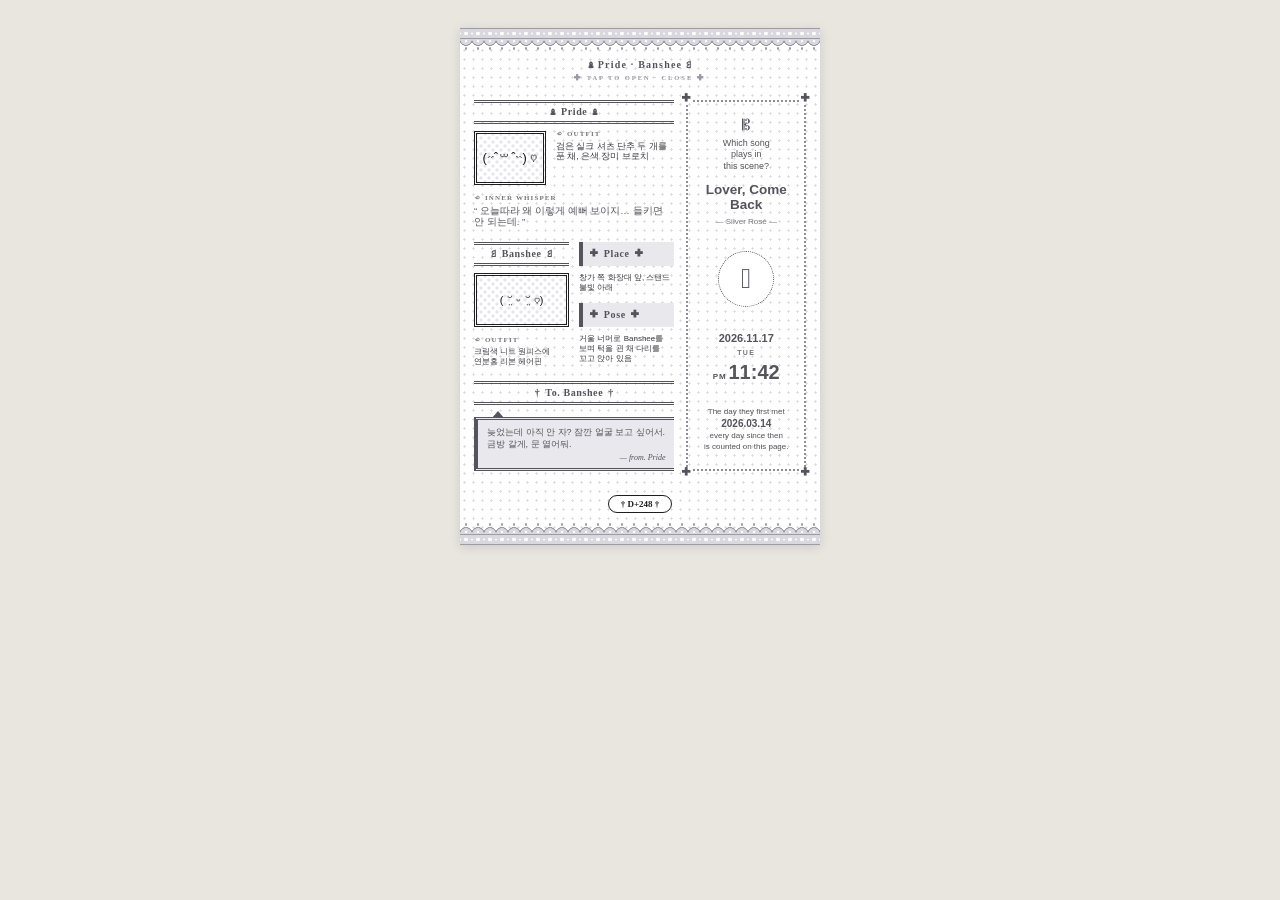
==== commit 8811324c: "Artbook: right panel text in Pretendard Co-Authored-By: Claude Opus 5.5 <noreply@anthropic.com> Clau" ====
--- a/caveduck-widget/artbook-preview.html
+++ b/caveduck-widget/artbook-preview.html
@@ -71,17 +71,17 @@
         <div>
           <div style="font-size:14.5px;line-height:1;color:#55535b;margin-bottom:6px">𝄡</div>
           <div style="font:9px/1.25 'Pretendard','Pretendard Variable','Apple SD Gothic Neo','Noto Sans KR',sans-serif;color:#55535b">Which song<br>plays in<br>this scene?</div>
-          <div style="font:800 13.5px/1.14 'Nanum Myeongjo','Noto Serif KR','Times New Roman',serif;color:#55535b;margin-top:10px">Lover, Come Back</div>
+          <div style="font:800 13.5px/1.14 'Pretendard','Pretendard Variable','Apple SD Gothic Neo','Noto Sans KR',sans-serif;color:#55535b;margin-top:10px">Lover, Come Back</div>
           <div style="font:8px/1.22 'Pretendard','Pretendard Variable','Apple SD Gothic Neo','Noto Sans KR',sans-serif;color:#77737a;margin-top:4px">— Silver Rosé —</div>
         </div>
         <!-- 십자가 엠블럼 -->
         <div style="width:56px;height:56px;margin:0 auto;border-radius:50%;border:1.5px dotted #55535b;box-sizing:border-box;background:#fff;display:flex;align-items:center;justify-content:center;font-size:28px;line-height:1;color:#55535b">𖢒</div>
         <div>
-          <div style="font:800 11px/1.14 'Nanum Myeongjo','Noto Serif KR','Times New Roman',serif;color:#55535b">2026.11.17</div>
-          <div style="font:700 7px/1.0 'Nanum Myeongjo','Noto Serif KR','Times New Roman',serif;letter-spacing:.2em;color:#77737a;margin-top:4px">TUE</div>
-          <div style="font:800 20px/1.0 'Nanum Myeongjo','Noto Serif KR','Times New Roman',serif;color:#55535b;margin-top:6px"><span style="font-size:8px;letter-spacing:.1em;margin-right:2px">PM</span>11:42</div>
+          <div style="font:800 11px/1.14 'Pretendard','Pretendard Variable','Apple SD Gothic Neo','Noto Sans KR',sans-serif;color:#55535b">2026.11.17</div>
+          <div style="font:700 7px/1.0 'Pretendard','Pretendard Variable','Apple SD Gothic Neo','Noto Sans KR',sans-serif;letter-spacing:.2em;color:#77737a;margin-top:4px">TUE</div>
+          <div style="font:800 20px/1.0 'Pretendard','Pretendard Variable','Apple SD Gothic Neo','Noto Sans KR',sans-serif;color:#55535b;margin-top:6px"><span style="font-size:8px;letter-spacing:.1em;margin-right:2px">PM</span>11:42</div>
         </div>
-        <div style="font:8px/1.32 'Pretendard','Pretendard Variable','Apple SD Gothic Neo','Noto Sans KR',sans-serif;color:#55535b">The day they first met<br><b style="font:800 10px/1.43 'Nanum Myeongjo','Noto Serif KR','Times New Roman',serif;color:#55535b">2026.03.14</b><br>every day since then<br>is counted on this page.</div>
+        <div style="font:8px/1.32 'Pretendard','Pretendard Variable','Apple SD Gothic Neo','Noto Sans KR',sans-serif;color:#55535b">The day they first met<br><b style="font:800 10px/1.43 'Pretendard','Pretendard Variable','Apple SD Gothic Neo','Noto Sans KR',sans-serif;color:#55535b">2026.03.14</b><br>every day since then<br>is counted on this page.</div>
       </div>
     </div>
     <!-- 쪽번호 : 디데이 n -->
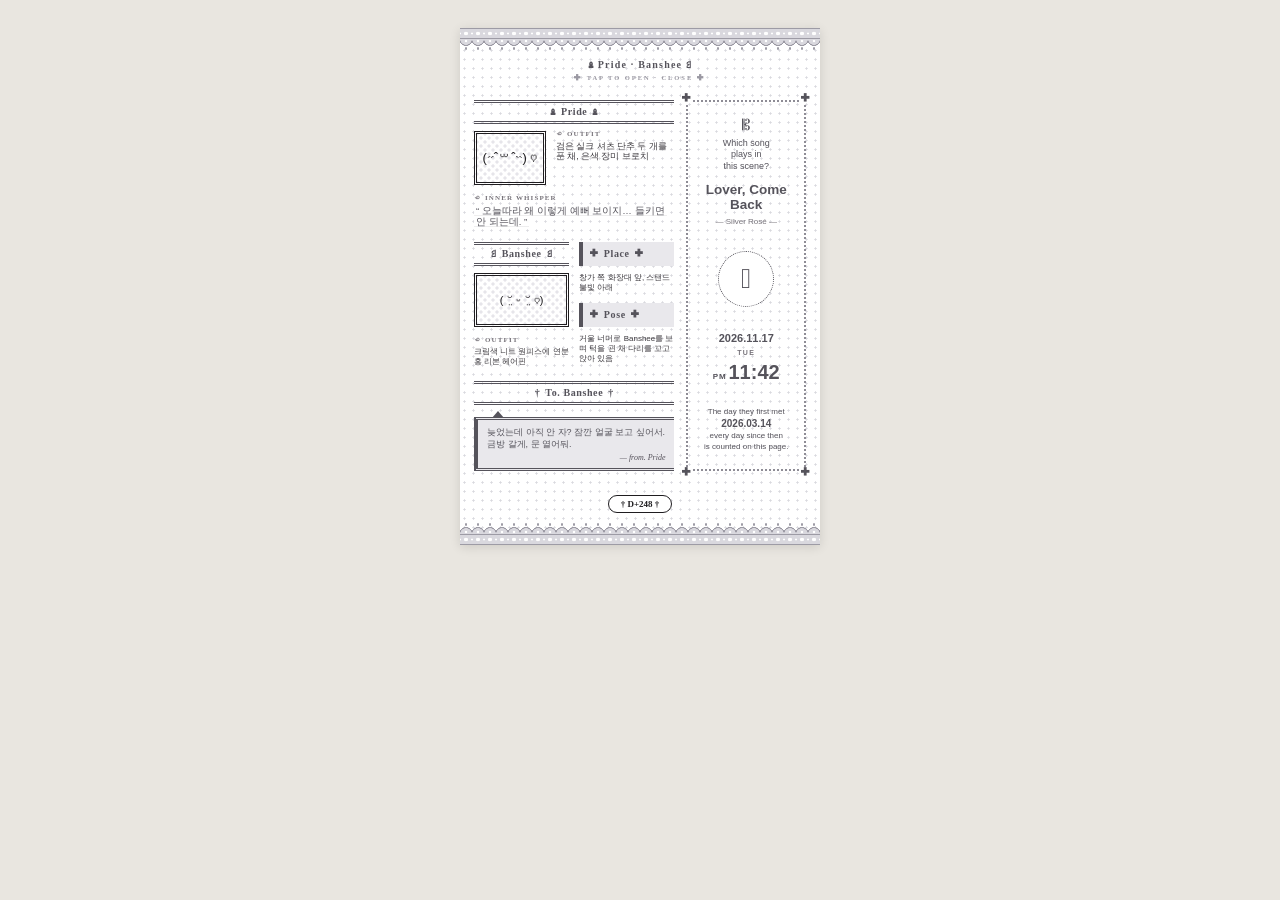
==== commit 236b6f63: "Artbook: per-character Korean line breaks, white highlighter on inner thoughts Co-Authored-By: Claud" ====
--- a/caveduck-widget/artbook-preview.html
+++ b/caveduck-widget/artbook-preview.html
@@ -1,4 +1,4 @@
-<!doctype html><html lang='ko'><head><meta charset='utf-8'><meta name='viewport' content='width=device-width,initial-scale=1'><title>Artbook</title></head><body style='margin:0;padding:16px;background:#e9e6e0'><div style="max-width:360px;margin:12px auto;background:radial-gradient(circle,#d9d9de 0 .9px,transparent 1.3px) 0 0/9px 9px,#fff;color:#1f1d20;box-sizing:border-box;font-family:'Pretendard','Pretendard Variable','Apple SD Gothic Neo','Noto Sans KR',sans-serif;word-break:keep-all;box-shadow:0 2px 10px rgba(0,0,0,.12);">
+<!doctype html><html lang='ko'><head><meta charset='utf-8'><meta name='viewport' content='width=device-width,initial-scale=1'><title>Artbook</title></head><body style='margin:0;padding:16px;background:#e9e6e0'><div style="max-width:360px;margin:12px auto;background:radial-gradient(circle,#d9d9de 0 .9px,transparent 1.3px) 0 0/9px 9px,#fff;color:#1f1d20;box-sizing:border-box;font-family:'Pretendard','Pretendard Variable','Apple SD Gothic Neo','Noto Sans KR',sans-serif;word-break:normal;box-shadow:0 2px 10px rgba(0,0,0,.12);">
   <details open style="margin:0">
     <summary style="display:block;list-style:none;cursor:pointer;outline:none">
       <!-- 위 레이스 + 제목 (탭하면 여닫힘) -->
@@ -26,7 +26,7 @@
           </div>
           <div style="margin-top:10px">
             <div style="font:700 7px/1.0 'Nanum Myeongjo','Noto Serif KR','Times New Roman',serif;letter-spacing:.16em;color:#77737a;margin-bottom:3px">꩜ INNER WHISPER</div>
-            <div style="font:400 9.5px/1.23 'Pretendard','Pretendard Variable','Apple SD Gothic Neo','Noto Sans KR',sans-serif;color:#55535b">“ 오늘따라 왜 이렇게 예뻐 보이지… 들키면 안 되는데. ”</div>
+            <div style="font:400 9.5px/1.23 'Pretendard','Pretendard Variable','Apple SD Gothic Neo','Noto Sans KR',sans-serif;color:#55535b"><span style="background:linear-gradient(transparent 38%,rgba(255,255,255,.92) 38%,rgba(255,255,255,.92) 90%,rgba(85,83,91,.10) 90%);-webkit-box-decoration-break:clone;box-decoration-break:clone;padding:0 2px">“ 오늘따라 왜 이렇게 예뻐 보이지… 들키면 안 되는데. ”</span></div>
           </div>
         </div>
         <!-- Banshee 카오모지 l · 옷차림 p / 장소 g · 자세 h -->
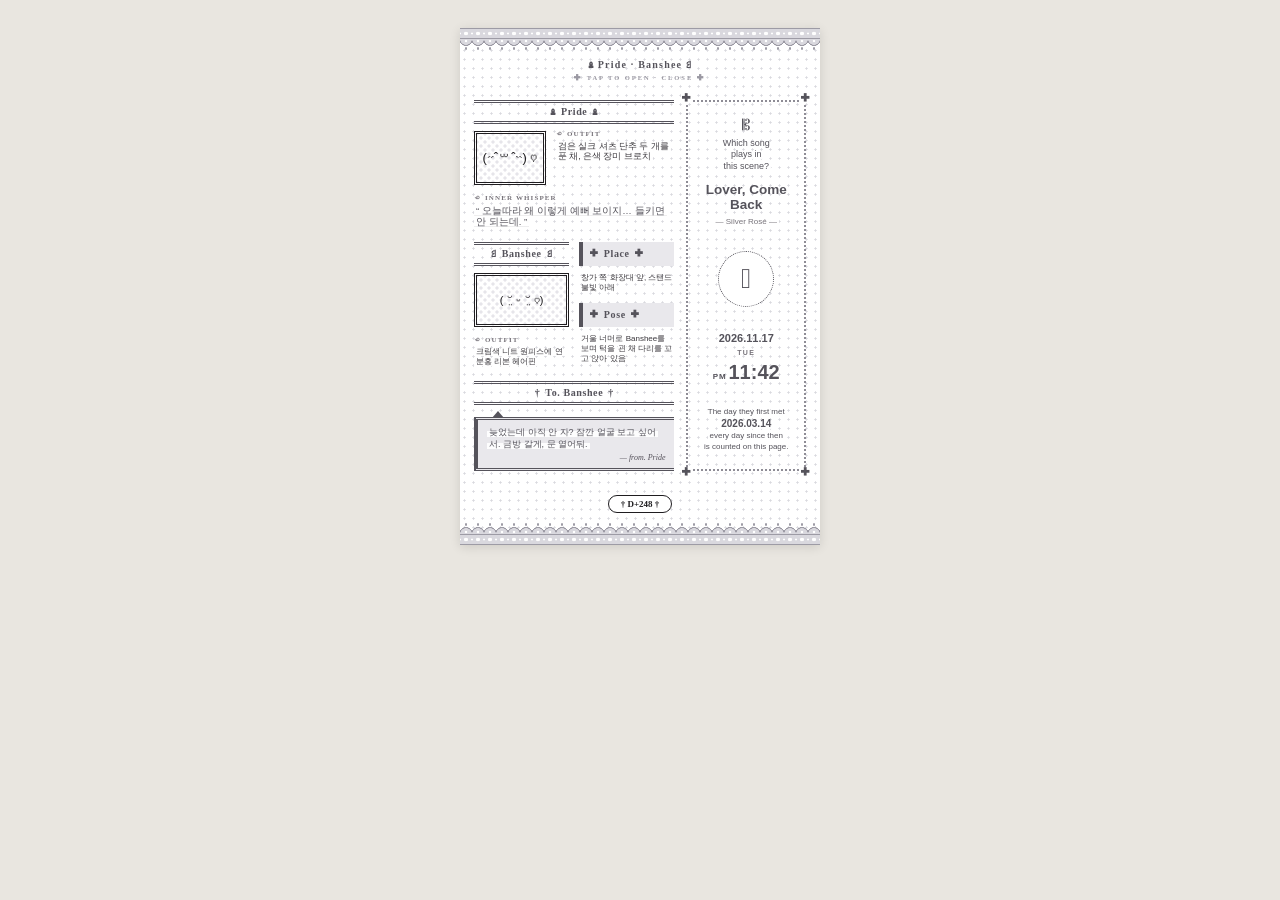
==== commit d7840411: "Artbook: subtle white highlighter on all body text Co-Authored-By: Claude Opus 5.5 <noreply@anthropi" ====
--- a/caveduck-widget/artbook-preview.html
+++ b/caveduck-widget/artbook-preview.html
@@ -21,7 +21,7 @@
             <div style="height:54px;box-sizing:border-box;border:3px double #1f1d20;background:radial-gradient(circle,#e6e5ea 0 1.4px,transparent 1.8px) 0 0/8px 8px,radial-gradient(circle,#e6e5ea 0 1.4px,transparent 1.8px) 4px 4px/8px 8px,#fff;display:flex;align-items:center;justify-content:center;font-size:13px;line-height:1;white-space:nowrap;overflow:hidden">(˶ˆ꒳ˆ˵) ♡</div>
             <div>
               <div style="font:700 7px/1.0 'Nanum Myeongjo','Noto Serif KR','Times New Roman',serif;letter-spacing:.16em;color:#77737a;margin-bottom:3px">꩜ OUTFIT</div>
-              <div style="font:8.5px/1.27 'Pretendard','Pretendard Variable','Apple SD Gothic Neo','Noto Sans KR',sans-serif;color:#3a373c">검은 실크 셔츠 단추 두 개를 푼 채, 은색 장미 브로치</div>
+              <div style="font:8.5px/1.27 'Pretendard','Pretendard Variable','Apple SD Gothic Neo','Noto Sans KR',sans-serif;color:#3a373c"><span style="background:linear-gradient(transparent 38%,rgba(255,255,255,.92) 38%);-webkit-box-decoration-break:clone;box-decoration-break:clone;padding:0 2px">검은 실크 셔츠 단추 두 개를 푼 채, 은색 장미 브로치</span></div>
             </div>
           </div>
           <div style="margin-top:10px">
@@ -43,17 +43,17 @@
           </div>
           <div style="min-height:38px;height:100%;box-sizing:border-box;border:3px double #1f1d20;background:radial-gradient(circle,#e6e5ea 0 1.4px,transparent 1.8px) 0 0/8px 8px,radial-gradient(circle,#e6e5ea 0 1.4px,transparent 1.8px) 4px 4px/8px 8px,#fff;display:flex;align-items:center;justify-content:center;font-size:11px;line-height:1;white-space:nowrap;overflow:hidden">( ˘͈ ᵕ ˘͈ ♡)</div>
           <div>
-            <div style="font:8px/1.27 'Pretendard','Pretendard Variable','Apple SD Gothic Neo','Noto Sans KR',sans-serif;color:#3a373c">창가 쪽 화장대 앞, 스탠드 불빛 아래</div>
+            <div style="font:8px/1.27 'Pretendard','Pretendard Variable','Apple SD Gothic Neo','Noto Sans KR',sans-serif;color:#3a373c"><span style="background:linear-gradient(transparent 38%,rgba(255,255,255,.92) 38%);-webkit-box-decoration-break:clone;box-decoration-break:clone;padding:0 2px">창가 쪽 화장대 앞, 스탠드 불빛 아래</span></div>
             <div style="margin-top:10px">
               <div style="display:flex;align-items:center;gap:5px;height:24px;border-left:4px solid #55535b;background:#e9e8ec;padding-left:7px;color:#55535b;font:700 10px/1 'Nanum Myeongjo','Noto Serif KR','Times New Roman',serif;letter-spacing:.06em;margin-bottom:0"><span style="font-size:8px;line-height:1">✚</span><span>Pose</span><span style="font-size:8px;line-height:1">✚</span></div>
             </div>
           </div>
           <div style="margin-top:3px">
             <div style="font:700 7px/1.0 'Nanum Myeongjo','Noto Serif KR','Times New Roman',serif;letter-spacing:.16em;color:#77737a;margin-bottom:3px">꩜ OUTFIT</div>
-            <div style="font:8px/1.27 'Pretendard','Pretendard Variable','Apple SD Gothic Neo','Noto Sans KR',sans-serif;color:#3a373c">크림색 니트 원피스에 연분홍 리본 헤어핀</div>
+            <div style="font:8px/1.27 'Pretendard','Pretendard Variable','Apple SD Gothic Neo','Noto Sans KR',sans-serif;color:#3a373c"><span style="background:linear-gradient(transparent 38%,rgba(255,255,255,.92) 38%);-webkit-box-decoration-break:clone;box-decoration-break:clone;padding:0 2px">크림색 니트 원피스에 연분홍 리본 헤어핀</span></div>
           </div>
           <div>
-            <div style="font:8px/1.27 'Pretendard','Pretendard Variable','Apple SD Gothic Neo','Noto Sans KR',sans-serif;color:#3a373c">거울 너머로 Banshee를 보며 턱을 괸 채 다리를 꼬고 앉아 있음</div>
+            <div style="font:8px/1.27 'Pretendard','Pretendard Variable','Apple SD Gothic Neo','Noto Sans KR',sans-serif;color:#3a373c"><span style="background:linear-gradient(transparent 38%,rgba(255,255,255,.92) 38%);-webkit-box-decoration-break:clone;box-decoration-break:clone;padding:0 2px">거울 너머로 Banshee를 보며 턱을 괸 채 다리를 꼬고 앉아 있음</span></div>
           </div>
         </div>
         <!-- 메시지 j : 말풍선 -->
@@ -61,7 +61,7 @@
           <div style="display:flex;align-items:center;justify-content:center;gap:5px;height:18px;border-top:3px double #55535b;border-bottom:3px double #55535b;color:#55535b;font:700 10px/1 'Nanum Myeongjo','Noto Serif KR','Times New Roman',serif;letter-spacing:.06em;margin-bottom:0"><span style="font-size:1em;line-height:1">†</span><span>To. Banshee</span><span style="font-size:1em;line-height:1">†</span></div>
           <div style="position:relative;margin-top:12px;border-left:4px solid #55535b;border-top:3px double #55535b;border-bottom:3px double #55535b;background:#e9e8ec;padding:7px 9px 6px">
             <div style="position:absolute;left:14px;top:-9px;width:0;height:0;border-left:6px solid transparent;border-right:6px solid transparent;border-bottom:7px solid #55535b"></div>
-            <div style="font:400 9px/1.23 'Pretendard','Pretendard Variable','Apple SD Gothic Neo','Noto Sans KR',sans-serif;color:#55535b">늦었는데 아직 안 자? 잠깐 얼굴 보고 싶어서. 금방 갈게, 문 열어둬.</div>
+            <div style="font:400 9px/1.23 'Pretendard','Pretendard Variable','Apple SD Gothic Neo','Noto Sans KR',sans-serif;color:#55535b"><span style="background:linear-gradient(transparent 38%,rgba(255,255,255,.92) 38%);-webkit-box-decoration-break:clone;box-decoration-break:clone;padding:0 2px">늦었는데 아직 안 자? 잠깐 얼굴 보고 싶어서. 금방 갈게, 문 열어둬.</span></div>
             <div style="text-align:right;font:italic 8px 'Nanum Myeongjo','Noto Serif KR','Times New Roman',serif;color:#55515a;margin-top:3px">— from. Pride</div>
           </div>
         </div>
@@ -70,9 +70,9 @@
       <div style="flex:0 0 36%;position:relative;border:2px dotted #8e8c95;padding:16px 8px;box-sizing:border-box;display:flex;flex-direction:column;justify-content:space-between;align-items:center;text-align:center;gap:14px"><span style="position:absolute;top:-8px;left:-7px;font-size:11px;line-height:1;color:#55535b;background:#fff;padding:0 1px;font-size:9px">✚</span><span style="position:absolute;top:-8px;right:-7px;font-size:11px;line-height:1;color:#55535b;background:#fff;padding:0 1px;font-size:9px">✚</span><span style="position:absolute;bottom:-8px;left:-7px;font-size:11px;line-height:1;color:#55535b;background:#fff;padding:0 1px;font-size:9px">✚</span><span style="position:absolute;bottom:-8px;right:-7px;font-size:11px;line-height:1;color:#55535b;background:#fff;padding:0 1px;font-size:9px">✚</span>
         <div>
           <div style="font-size:14.5px;line-height:1;color:#55535b;margin-bottom:6px">𝄡</div>
-          <div style="font:9px/1.25 'Pretendard','Pretendard Variable','Apple SD Gothic Neo','Noto Sans KR',sans-serif;color:#55535b">Which song<br>plays in<br>this scene?</div>
+          <div style="font:9px/1.25 'Pretendard','Pretendard Variable','Apple SD Gothic Neo','Noto Sans KR',sans-serif;color:#55535b"><span style="background:linear-gradient(transparent 38%,rgba(255,255,255,.92) 38%);-webkit-box-decoration-break:clone;box-decoration-break:clone;padding:0 2px">Which song<br>plays in<br>this scene?</span></div>
           <div style="font:800 13.5px/1.14 'Pretendard','Pretendard Variable','Apple SD Gothic Neo','Noto Sans KR',sans-serif;color:#55535b;margin-top:10px">Lover, Come Back</div>
-          <div style="font:8px/1.22 'Pretendard','Pretendard Variable','Apple SD Gothic Neo','Noto Sans KR',sans-serif;color:#77737a;margin-top:4px">— Silver Rosé —</div>
+          <div style="font:8px/1.22 'Pretendard','Pretendard Variable','Apple SD Gothic Neo','Noto Sans KR',sans-serif;color:#77737a;margin-top:4px"><span style="background:linear-gradient(transparent 38%,rgba(255,255,255,.92) 38%);-webkit-box-decoration-break:clone;box-decoration-break:clone;padding:0 2px">— Silver Rosé —</span></div>
         </div>
         <!-- 십자가 엠블럼 -->
         <div style="width:56px;height:56px;margin:0 auto;border-radius:50%;border:1.5px dotted #55535b;box-sizing:border-box;background:#fff;display:flex;align-items:center;justify-content:center;font-size:28px;line-height:1;color:#55535b">𖢒</div>
@@ -81,7 +81,7 @@
           <div style="font:700 7px/1.0 'Pretendard','Pretendard Variable','Apple SD Gothic Neo','Noto Sans KR',sans-serif;letter-spacing:.2em;color:#77737a;margin-top:4px">TUE</div>
           <div style="font:800 20px/1.0 'Pretendard','Pretendard Variable','Apple SD Gothic Neo','Noto Sans KR',sans-serif;color:#55535b;margin-top:6px"><span style="font-size:8px;letter-spacing:.1em;margin-right:2px">PM</span>11:42</div>
         </div>
-        <div style="font:8px/1.32 'Pretendard','Pretendard Variable','Apple SD Gothic Neo','Noto Sans KR',sans-serif;color:#55535b">The day they first met<br><b style="font:800 10px/1.43 'Pretendard','Pretendard Variable','Apple SD Gothic Neo','Noto Sans KR',sans-serif;color:#55535b">2026.03.14</b><br>every day since then<br>is counted on this page.</div>
+        <div style="font:8px/1.32 'Pretendard','Pretendard Variable','Apple SD Gothic Neo','Noto Sans KR',sans-serif;color:#55535b"><span style="background:linear-gradient(transparent 38%,rgba(255,255,255,.92) 38%);-webkit-box-decoration-break:clone;box-decoration-break:clone;padding:0 2px">The day they first met</span><br><b style="font:800 10px/1.43 'Pretendard','Pretendard Variable','Apple SD Gothic Neo','Noto Sans KR',sans-serif;color:#55535b"><span style="background:linear-gradient(transparent 38%,rgba(255,255,255,.92) 38%);-webkit-box-decoration-break:clone;box-decoration-break:clone;padding:0 2px">2026.03.14</span></b><br><span style="background:linear-gradient(transparent 38%,rgba(255,255,255,.92) 38%);-webkit-box-decoration-break:clone;box-decoration-break:clone;padding:0 2px">every day since then</span><br><span style="background:linear-gradient(transparent 38%,rgba(255,255,255,.92) 38%);-webkit-box-decoration-break:clone;box-decoration-break:clone;padding:0 2px">is counted on this page.</span></div>
       </div>
     </div>
     <!-- 쪽번호 : 디데이 n -->
